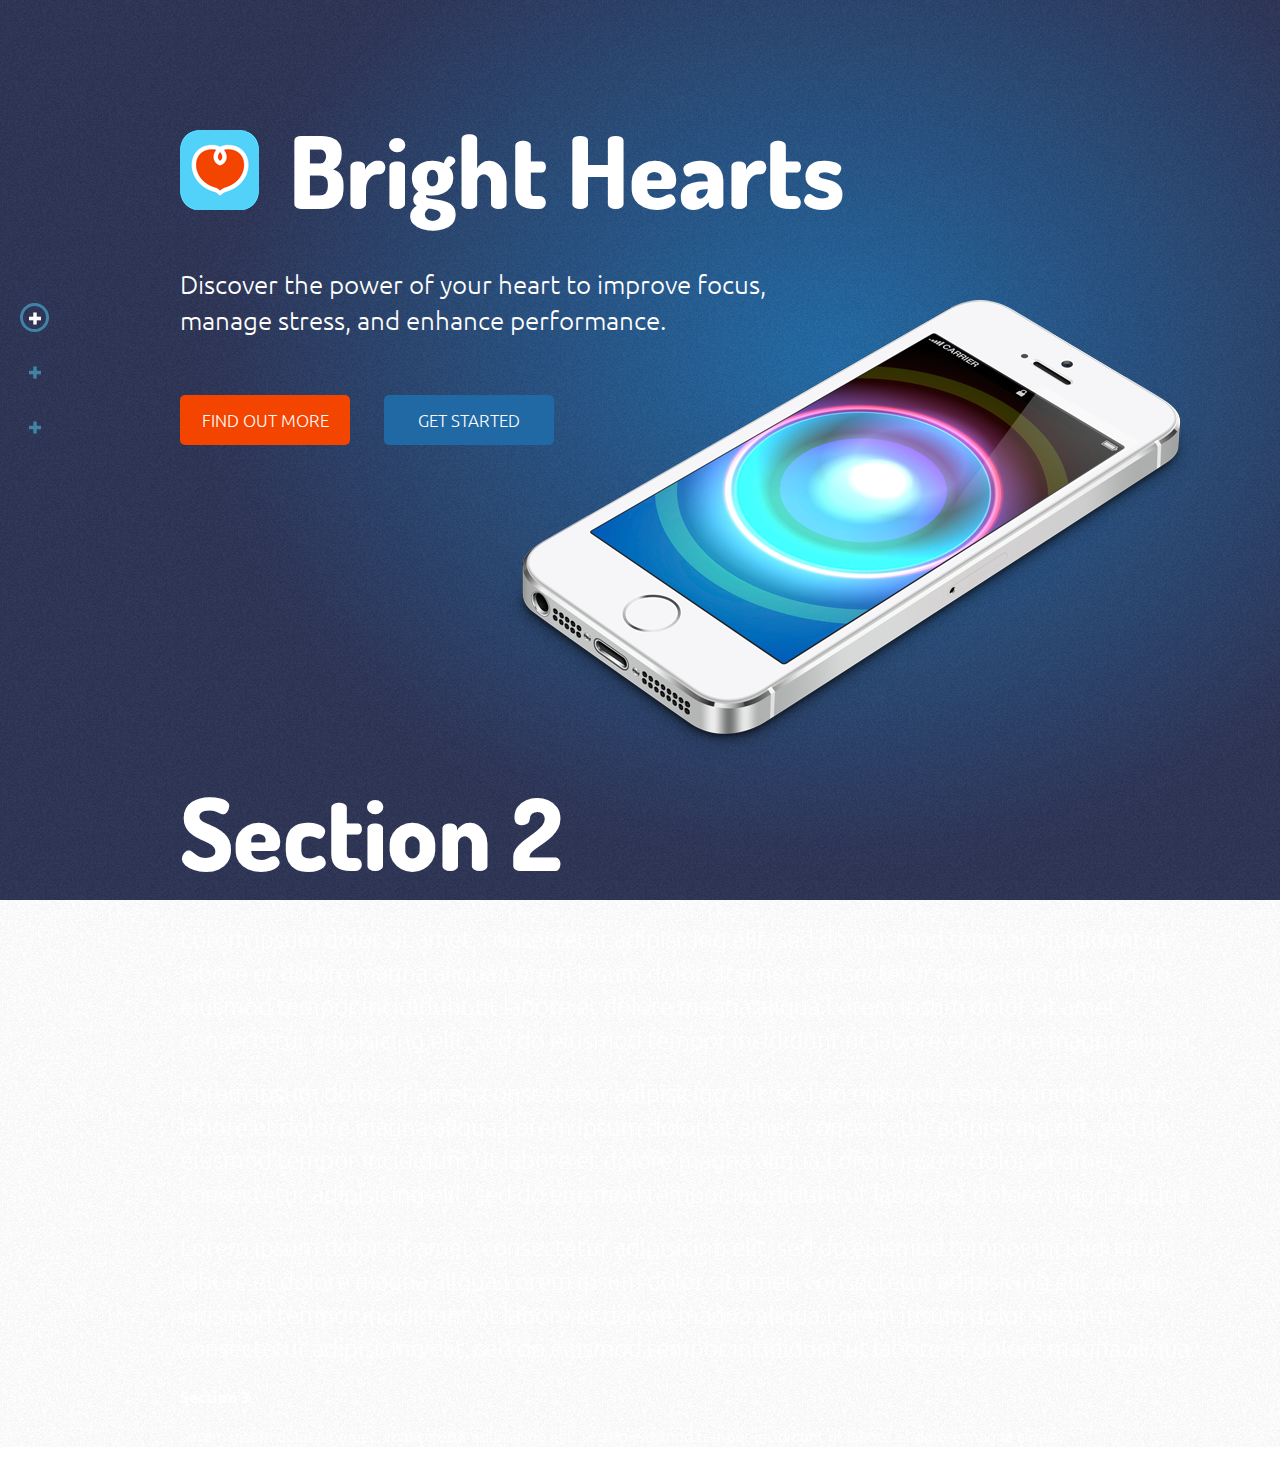
==== version-1.0/index.html @ a51073aa "Let's try this again" ====
<!doctype html>
<html lang="en">
	<head>
	    	<meta charset="utf-8">
	    	<meta name="description" content="BrightHearts: Measure and represent realtime changes in your heart-rate with colourful abstract shapes and sounds, that you influence with your breathing.">
	    	<meta name="keywords" content="BrightHearts, biofeedback, heart-rate, health, Sensorium, vizualisation">
	    	<meta name="viewport" content="width=device-width, initial-scale=1.0">
			<title>BrightHearts | Sensorium Health</title>
			<!-- external CSS link -->
			<link rel="stylesheet" href="css/reset.css">
			<link rel="stylesheet" href="css/normalize.css">
			<link rel="stylesheet" href="css/style.css">
			<link href='http://fonts.googleapis.com/css?family=Dosis:200,300,800|Ubuntu:300,400' rel='stylesheet' type='text/css'>
			<link rel="stylesheet" href="css/picto-foundry-arrows.css" />
			<link rel="stylesheet" href="css/picto-foundry-general.css" />
			<link rel="stylesheet" href="css/picto-foundry-medical-science.css" />
			<link rel="stylesheet" href="css/picto-foundry-multimedia.css" />
			<script src="js/jquery.js"></script>
			<script src="js/jquery.scrollTo.js"></script>
			<script src="js/jquery.nav.js"></script>
			<script src="js/main.js"></script>
	</head>



	<body>


		<ul id="nav">
			<li class="current"><a class="nav-item" href="#section-1"><i class="icon-medical-symbol-fill"></i><p class="nav-name">Section 1</p></a></li>
			<li><a class="nav-item" href="#section-2"><i class="icon-medical-symbol-fill"></i><p class="nav-name">Section 2</p></a></li>
			<li><a class="nav-item" href="#section-3"><i class="icon-medical-symbol-fill"></i><p class="nav-name">Section 3</p></a></li>
		</ul>



		<div class="texture">


			<div id="section-1" class="section full-width clearfix">
				<div id="home-copy" class="two-third-width">
					<img src="images/app-icon.png">
					<h1>Bright Hearts</h1>
					<h3>Discover the power of your heart to improve focus, manage stress, and enhance performance.</h3>
					<a href="#section-2" class="button red">Find out more</a>
					<a href="#section-6" class="button blue">Get started</a>
				</div>
				<div id="home-image" class="third-width">
					<img src="images/white-iPhone-app.png">
				</div>

			</div>

			<div id="section-2" class="section full-width">
				<h1>Section 2</h1>
				<h2>Lorem ipsum dolor sit amet, consectetur adipisicing elit, sed do eiusmod tempor incididunt ut labore et dolore magna aliqua.Lorem ipsum dolor sit amet, consectetur adipisicing elit, sed do eiusmod tempor incididunt ut labore et dolore magna aliqua.Lorem ipsum dolor sit amet, consectetur adipisicing elit, sed do eiusmod tempor incididunt ut labore et dolore magna aliqua.</h2>
				<h2>Lorem ipsum dolor sit amet, consectetur adipisicing elit, sed do eiusmod tempor incididunt ut labore et dolore magna aliqua.Lorem ipsum dolor sit amet, consectetur adipisicing elit, sed do eiusmod tempor incididunt ut labore et dolore magna aliqua.Lorem ipsum dolor sit amet, consectetur adipisicing elit, sed do eiusmod tempor incididunt ut labore et dolore magna aliqua.</h2>
				<h2>Lorem ipsum dolor sit amet, consectetur adipisicing elit, sed do eiusmod tempor incididunt ut labore et dolore magna aliqua.Lorem ipsum dolor sit amet, consectetur adipisicing elit, sed do eiusmod tempor incididunt ut labore et dolore magna aliqua.Lorem ipsum dolor sit amet, consectetur adipisicing elit, sed do eiusmod tempor incididunt ut labore et dolore magna aliqua.</h2>
			</div>

			<div id="section-3" class="section full-width">
			    <strong>Section 3</strong>
			    <p>Lorem ipsum dolor sit amet, consectetur adipisicing elit, sed do eiusmod tempor incididunt ut labore et dolore magna aliqua.</p>
			</div>

		</div>

	</body>
</html>
---- version-1.0/css/style.css ----
/*BOX SIZING*/

*, *:before, *:after {
	-moz-box-sizing: border-box; 
	-webkit-box-sizing: border-box; 
	box-sizing: border-box;

 }

/*-------------------ELEMENTS-------------------*/


/*GLOBAL*/


html {
/*    height: 100%;*/
}


body {
  	line-height: 1.4;
	font-family: 'Ubuntu', sans-serif;
	font-weight: 300;
	color: #fff;
	/* Safari 4-5, Chrome 1-9 */
	background: -webkit-gradient(radial, 70% 40%, 0, 70% 40%, 100, from(#2069A5), to(#2C3254));
	/* Safari 5.1+, Chrome 10+ */
	background: -webkit-radial-gradient(65% 40%, closest-corner, #2069A5, #2C3254);
	/* Firefox 3.6+ */
	background: -moz-radial-gradient(70% 40%, closest-corner, #2069A5, #2C3254);
	/* IE 10 */
	background: -ms-radial-gradient(70% 40%, closest-corner, #2069A5, #2C3254);
	margin: 0;
	background-attachment: fixed;
}





/*TEXT*/


p {

}

ul {
	padding-left: 20px;
}

a {
	text-decoration: none;
	color: #fff;
}

h1 {
	font-family: 'Dosis', sans-serif;
	font-size: 100px;
	font-weight: 800;
	margin: 0;
}

h2 {
	
}

h3 {
	font-size: 26px;
}

h4 {

}






/*FORM*/

form {

}

input, textarea {

}

input {

}

textarea {

}
















/*-------------------CLASSES-------------------*/


/*LAYOUT*/


.full-width {
	width: 1120px;
	margin: 0px auto;
}

.three-quarter-width {
	width: 765px;
	float: left;
}

.two-third-width {
	width: 680px;
	float: left;
}

.half-width {
	width: 510px;
	float: left;
}

.third-width {
	width: 340px;
	float: left;
}

.quarter-width {
	width: 255px;
	float: left;
}

.section {
	padding-left: 100px;
}




/*COLOUR*/


.white {
	background-color: #53D0F9;
}

.white-text {
	color: #53D0F9;
}



.grey {
	background-color: #777;
}

.grey-text {
	color: #777;
}



.red {
	background-color: #F44500;
}

.red-text {
	color: #F44500;
}



.light-blue {
	background-color: #FF6A4E;
}

.light-blue-text {
	color: #FF6A4E;
}



.blue {
	background-color: #2069A5;
}

.blue-text {
	color: #2069A5;
}



.dark-blue {
	background-color: #FF6A4E;
}

.dark-blue-text {
	color: #FF6A4E;
}







/*TOOLS*/


.clearfix:after { 
   content: " ";
   display: block; 
   height: 0; 
   clear: both;
}







/*UI*/


.texture {
	background-image: url(../images/noisy-texture.png);
	height: 100%;
	width: 100%;
}

.button {
	width: auto;
	min-width: 170px;
	height: 50px;
	display: inline-block;
	padding: 10px 20px;
	margin: 30px 30px 0 0;
  	font-size: 17px;
  	color: #fff;
  	border-radius: 5px;
  	text-transform: uppercase;
  	text-align: center;
  	line-height: 30px;
}

.border {
	border: solid 3px #fff;
	border-radius: 30px;
}





/*INTERACTION*/


a:hover , input[type="submit"]:hover, .nav-item:hover .nav-name, #nav .current i {
	-webkit-transition: box-shadow 0.4s ease-in-out, border 0.4 ease-in-out, background-color 0.4 ease-in-out, color 0.4 ease-in-out;
	-moz-transition: box-shadow 0.4s ease-in-out, border 0.4s ease-in-out, background-color 0.4s ease-in-out, color 0.4s ease-in-out;
    -ms-transition: box-shadow 0.4s ease-in-out, border 0.4s ease-in-out, background-color 0.4s ease-in-out, color 0.4s ease-in-out;
	transition: box-shadow 0.4s ease-in-out, border 0.4s ease-in-out, background-color 0.4s ease-in-out, color 0.4s ease-in-out;
}
















/*-------------------IDS-------------------*/


/*NAVIGATION*/


#nav {
	position: fixed;
	z-index: 9;
	top: 50%;
	margin-top: -160px;
}

.nav-name {
	display: inline-block;
	color: rgba(0,0,0,0);
	text-transform: uppercase;
	font-size: 16px;
	font-family: 'Dosis';
}

/*
#nav p:hover {
	background-color: blue;
	color: #fff;
}*/

.nav-item:hover .nav-name {
	color: rgba(83,210,249,0.5);
}

#nav i {
	border: solid 3px rgba(0,0,0,0);
	margin-right: 20px;
	width: 29px;
	height: 29px;
	display: inline-block;
	font-size: 12px;
	text-align: center;
	padding-top: 4px;
	border-radius: 50%;
	color: rgba(83,210,249,0.5);
}

#nav .current i {
	color: #fff;
	border: solid 3px rgba(83,210,249,0.5);
}




/*HOME*/

#home-copy {
	padding-top: 100px;
}

#home-copy img {
	float: left;
	margin: 30px 30px 0 0;
}

#home-image img {
	float: right;
	padding-top: 300px;
}




/*ABOUT*/







/*FEATURES*/







/*BRIGHT CHARTS*/








/*BENEFITS*/







/*GET STARTED*/

 





















/*-------------------RESPONSIVE-------------------*/


/* Global nav adjust*/

@media only screen and (max-width: 625px) {

	}


/* Tablet: 768px.*/

@media only screen and (max-width: 991px) {

}


/* Mobile wide: 465px.*/

@media only screen and (max-width: 767px) {

}


/* Mobile: 320px.*/

@media only screen and (max-width: 464px) {

}
---- version-1.0/css/picto-foundry-arrows.css ----
@font-face {
  font-family: "picto-foundry-arrows";
  src: url("../fonts/picto-foundry-arrows.eot");
  src: url("../fonts/picto-foundry-arrows.eot?#iefix") format("embedded-opentype"),
       url("../fonts/picto-foundry-arrows.woff") format("woff"),
       url("../fonts/picto-foundry-arrows.ttf") format("truetype"),
       url("../fonts/picto-foundry-arrows.svg#picto-foundry-arrows") format("svg");
  font-weight: normal;
  font-style: normal;
}

[data-icon]:before {
  font-family: "picto-foundry-arrows";
  content: attr(data-icon);
  speak: none;
  font-weight: normal;
  font-variant: normal;
  text-transform: none;
  line-height: 1;
  -webkit-font-smoothing: antialiased;
  -moz-osx-font-smoothing: grayscale;
}

.icon-angle-1:before,
.icon-angle-2:before,
.icon-angle-3:before,
.icon-angle-4:before,
.icon-arrow-bottom-left:before,
.icon-arrow-bottom-right:before,
.icon-arrow-down:before,
.icon-arrow-left:before,
.icon-arrow-right:before,
.icon-arrow-top-left:before,
.icon-arrow-top-right:before,
.icon-arrow-up:before,
.icon-chevron-down-thick:before,
.icon-chevron-down:before,
.icon-chevron-left-thick:before,
.icon-chevron-left:before,
.icon-chevron-right-thick:before,
.icon-chevron-right:before,
.icon-chevron-up-thick:before,
.icon-chevron-up:before,
.icon-circle-chevron-down:before,
.icon-circle-chevron-left:before,
.icon-circle-chevron-right:before,
.icon-circle-chevron-up:before,
.icon-collapse:before,
.icon-diagonal-1:before,
.icon-diagonal-2:before,
.icon-expand:before,
.icon-horizontal-orbit:before,
.icon-horizontal-switch:before,
.icon-loop:before,
.icon-refresh-1:before,
.icon-refresh-2:before,
.icon-refresh-3:before,
.icon-refresh-4:before,
.icon-refresh-5:before,
.icon-refresh-6:before,
.icon-refresh-7:before,
.icon-refresh-8:before,
.icon-refresh-9:before,
.icon-refresh-heart-fill:before,
.icon-refresh-heart:before,
.icon-refresh-location-fill:before,
.icon-refresh-location:before,
.icon-refresh-music:before,
.icon-refresh-star-fill:before,
.icon-refresh-star:before,
.icon-refresh-wifi:before,
.icon-reply-all-fill:before,
.icon-reply-all:before,
.icon-reply-fill:before,
.icon-reply:before,
.icon-right-left:before,
.icon-turn-back-down:before,
.icon-turn-back-left:before,
.icon-turn-back-right:before,
.icon-turn-back-up:before,
.icon-up-down:before,
.icon-vertical-orbit:before,
.icon-vertical-switch:before {
  font-family: "picto-foundry-arrows";
  font-style: normal;
  font-weight: normal;
  font-variant: normal;
  text-transform: none;
  line-height: 1;
  -webkit-font-smoothing: antialiased;
  display: inline-block;
  text-decoration: inherit;
}

.icon-angle-1:before { content: "\f100"; }
.icon-angle-2:before { content: "\f101"; }
.icon-angle-3:before { content: "\f102"; }
.icon-angle-4:before { content: "\f103"; }
.icon-arrow-bottom-left:before { content: "\f104"; }
.icon-arrow-bottom-right:before { content: "\f105"; }
.icon-arrow-down:before { content: "\f106"; }
.icon-arrow-left:before { content: "\f107"; }
.icon-arrow-right:before { content: "\f108"; }
.icon-arrow-top-left:before { content: "\f109"; }
.icon-arrow-top-right:before { content: "\f10a"; }
.icon-arrow-up:before { content: "\f10b"; }
.icon-chevron-down-thick:before { content: "\f10c"; }
.icon-chevron-down:before { content: "\f10d"; }
.icon-chevron-left-thick:before { content: "\f10e"; }
.icon-chevron-left:before { content: "\f10f"; }
.icon-chevron-right-thick:before { content: "\f110"; }
.icon-chevron-right:before { content: "\f111"; }
.icon-chevron-up-thick:before { content: "\f112"; }
.icon-chevron-up:before { content: "\f113"; }
.icon-circle-chevron-down:before { content: "\f114"; }
.icon-circle-chevron-left:before { content: "\f115"; }
.icon-circle-chevron-right:before { content: "\f116"; }
.icon-circle-chevron-up:before { content: "\f117"; }
.icon-collapse:before { content: "\f118"; }
.icon-diagonal-1:before { content: "\f119"; }
.icon-diagonal-2:before { content: "\f11a"; }
.icon-expand:before { content: "\f11b"; }
.icon-horizontal-orbit:before { content: "\f11c"; }
.icon-horizontal-switch:before { content: "\f11d"; }
.icon-loop:before { content: "\f11e"; }
.icon-refresh-1:before { content: "\f11f"; }
.icon-refresh-2:before { content: "\f120"; }
.icon-refresh-3:before { content: "\f121"; }
.icon-refresh-4:before { content: "\f122"; }
.icon-refresh-5:before { content: "\f123"; }
.icon-refresh-6:before { content: "\f124"; }
.icon-refresh-7:before { content: "\f125"; }
.icon-refresh-8:before { content: "\f126"; }
.icon-refresh-9:before { content: "\f127"; }
.icon-refresh-heart-fill:before { content: "\f128"; }
.icon-refresh-heart:before { content: "\f129"; }
.icon-refresh-location-fill:before { content: "\f12a"; }
.icon-refresh-location:before { content: "\f12b"; }
.icon-refresh-music:before { content: "\f12c"; }
.icon-refresh-star-fill:before { content: "\f12d"; }
.icon-refresh-star:before { content: "\f12e"; }
.icon-refresh-wifi:before { content: "\f12f"; }
.icon-reply-all-fill:before { content: "\f130"; }
.icon-reply-all:before { content: "\f131"; }
.icon-reply-fill:before { content: "\f132"; }
.icon-reply:before { content: "\f133"; }
.icon-right-left:before { content: "\f134"; }
.icon-turn-back-down:before { content: "\f135"; }
.icon-turn-back-left:before { content: "\f136"; }
.icon-turn-back-right:before { content: "\f137"; }
.icon-turn-back-up:before { content: "\f138"; }
.icon-up-down:before { content: "\f139"; }
.icon-vertical-orbit:before { content: "\f13a"; }
.icon-vertical-switch:before { content: "\f13b"; }
---- version-1.0/css/picto-foundry-general.css ----
@font-face {
  font-family: "picto-foundry-general";
  src: url("../fonts/picto-foundry-general.eot");
  src: url("../fonts/picto-foundry-general.eot?#iefix") format("embedded-opentype"),
       url("../fonts/picto-foundry-general.woff") format("woff"),
       url("../fonts/picto-foundry-general.ttf") format("truetype"),
       url("../fonts/picto-foundry-general.svg#picto-foundry-general") format("svg");
  font-weight: normal;
  font-style: normal;
}

[data-icon]:before {
  font-family: "picto-foundry-general";
  content: attr(data-icon);
  speak: none;
  font-weight: normal;
  font-variant: normal;
  text-transform: none;
  line-height: 1;
  -webkit-font-smoothing: antialiased;
  -moz-osx-font-smoothing: grayscale;
}

.icon-add-symbol:before,
.icon-address-book:before,
.icon-alert:before,
.icon-app-icon:before,
.icon-battery-full:before,
.icon-battery-low:before,
.icon-bell-fill:before,
.icon-bell:before,
.icon-bin:before,
.icon-bluetooth-thick:before,
.icon-bluetooth:before,
.icon-bookmark:before,
.icon-briefcase-1:before,
.icon-briefcase-2:before,
.icon-browser-check:before,
.icon-browser-heart:before,
.icon-browser-location:before,
.icon-browser-star:before,
.icon-browser:before,
.icon-building:before,
.icon-bulleted-list:before,
.icon-calendar-1:before,
.icon-calendar-2:before,
.icon-cancel:before,
.icon-categories:before,
.icon-checkmark-thick:before,
.icon-checkmark:before,
.icon-cigarette:before,
.icon-circle-delete:before,
.icon-cloud-download:before,
.icon-cloud-upload:before,
.icon-collage:before,
.icon-comment-1:before,
.icon-comment-2:before,
.icon-comment-add:before,
.icon-comment-fill-1:before,
.icon-comment-fill-2:before,
.icon-comment-heart-2:before,
.icon-comment-heart-fill:before,
.icon-comment-heart:before,
.icon-comment-star-fill:before,
.icon-comment-star:before,
.icon-comment-typing:before,
.icon-compose:before,
.icon-computer-mouse:before,
.icon-connection:before,
.icon-contrast:before,
.icon-copyright:before,
.icon-crop-tool:before,
.icon-cross-fill:before,
.icon-cross:before,
.icon-crossing:before,
.icon-crown:before,
.icon-delete-bin:before,
.icon-delete-symbol:before,
.icon-dial-pad:before,
.icon-document-add:before,
.icon-document-bar:before,
.icon-document-blank-fill:before,
.icon-document-blank:before,
.icon-document-check:before,
.icon-document-delete:before,
.icon-document-heart:before,
.icon-document-line:before,
.icon-document-open:before,
.icon-document-sub:before,
.icon-documents-bar:before,
.icon-documents-check:before,
.icon-documents-fill:before,
.icon-documents-heart:before,
.icon-documents-line:before,
.icon-documents:before,
.icon-download-1:before,
.icon-download-2:before,
.icon-download-all:before,
.icon-easel:before,
.icon-envelope-1:before,
.icon-envelope-2:before,
.icon-envelope-3:before,
.icon-envelope-fill-1:before,
.icon-factory:before,
.icon-file-box:before,
.icon-filing-cabinet:before,
.icon-flag-1:before,
.icon-flag-2:before,
.icon-floppy-disk:before,
.icon-folder-add:before,
.icon-folder-check:before,
.icon-folder-delete:before,
.icon-folder-fill:before,
.icon-folder-open:before,
.icon-folder-sub:before,
.icon-folder:before,
.icon-ghost:before,
.icon-graduation:before,
.icon-group:before,
.icon-hammer:before,
.icon-high-definition:before,
.icon-hour-glass:before,
.icon-identification:before,
.icon-inbox-1:before,
.icon-inbox-2:before,
.icon-inbox-3:before,
.icon-inbox-fill-1:before,
.icon-inbox-fill-2:before,
.icon-information:before,
.icon-link:before,
.icon-location-pin:before,
.icon-lock-fill:before,
.icon-lock:before,
.icon-manager:before,
.icon-minus-symbol:before,
.icon-mirror:before,
.icon-new-window:before,
.icon-newspaper:before,
.icon-note-pad:before,
.icon-outbox-fill:before,
.icon-outbox:before,
.icon-paint-brushes:before,
.icon-paint-palette:before,
.icon-paper-document-image:before,
.icon-paper-document:before,
.icon-paper-documents-image:before,
.icon-paper-documents:before,
.icon-paper-stack:before,
.icon-paperclip:before,
.icon-path-tool:before,
.icon-phone-fill:before,
.icon-phone:before,
.icon-plane-fill:before,
.icon-plane:before,
.icon-power-on:before,
.icon-presentation:before,
.icon-printer:before,
.icon-projector-screen-bar:before,
.icon-projector-screen-line:before,
.icon-projector-screen:before,
.icon-quotes:before,
.icon-rook:before,
.icon-ruler:before,
.icon-save:before,
.icon-scissors:before,
.icon-scope:before,
.icon-search-add:before,
.icon-search-sub:before,
.icon-search:before,
.icon-server:before,
.icon-settings-wheel-fill:before,
.icon-settings-wheel:before,
.icon-share:before,
.icon-shield:before,
.icon-signal:before,
.icon-sliders:before,
.icon-star-of-david:before,
.icon-task-check:before,
.icon-think-bubbles:before,
.icon-tic-tac-toe:before,
.icon-time-clock:before,
.icon-trash-can:before,
.icon-unlock-fill:before,
.icon-unlock:before,
.icon-upload:before,
.icon-usb:before,
.icon-user-1:before,
.icon-user-2:before,
.icon-venn-diagram:before,
.icon-view-more-fill:before,
.icon-view-more:before,
.icon-wifi-1:before,
.icon-wifi-2:before,
.icon-wrench-fill:before,
.icon-wrench:before {
  font-family: "picto-foundry-general";
  font-style: normal;
  font-weight: normal;
  font-variant: normal;
  text-transform: none;
  line-height: 1;
  -webkit-font-smoothing: antialiased;
  display: inline-block;
  text-decoration: inherit;
}

.icon-add-symbol:before { content: "\f100"; }
.icon-address-book:before { content: "\f101"; }
.icon-alert:before { content: "\f102"; }
.icon-app-icon:before { content: "\f103"; }
.icon-battery-full:before { content: "\f104"; }
.icon-battery-low:before { content: "\f105"; }
.icon-bell-fill:before { content: "\f106"; }
.icon-bell:before { content: "\f107"; }
.icon-bin:before { content: "\f108"; }
.icon-bluetooth-thick:before { content: "\f109"; }
.icon-bluetooth:before { content: "\f10a"; }
.icon-bookmark:before { content: "\f10b"; }
.icon-briefcase-1:before { content: "\f10c"; }
.icon-briefcase-2:before { content: "\f10d"; }
.icon-browser-check:before { content: "\f10e"; }
.icon-browser-heart:before { content: "\f10f"; }
.icon-browser-location:before { content: "\f110"; }
.icon-browser-star:before { content: "\f111"; }
.icon-browser:before { content: "\f112"; }
.icon-building:before { content: "\f113"; }
.icon-bulleted-list:before { content: "\f114"; }
.icon-calendar-1:before { content: "\f115"; }
.icon-calendar-2:before { content: "\f116"; }
.icon-cancel:before { content: "\f117"; }
.icon-categories:before { content: "\f118"; }
.icon-checkmark-thick:before { content: "\f119"; }
.icon-checkmark:before { content: "\f11a"; }
.icon-cigarette:before { content: "\f11b"; }
.icon-circle-delete:before { content: "\f11c"; }
.icon-cloud-download:before { content: "\f11d"; }
.icon-cloud-upload:before { content: "\f11e"; }
.icon-collage:before { content: "\f11f"; }
.icon-comment-1:before { content: "\f120"; }
.icon-comment-2:before { content: "\f121"; }
.icon-comment-add:before { content: "\f122"; }
.icon-comment-fill-1:before { content: "\f123"; }
.icon-comment-fill-2:before { content: "\f124"; }
.icon-comment-heart-2:before { content: "\f125"; }
.icon-comment-heart-fill:before { content: "\f126"; }
.icon-comment-heart:before { content: "\f127"; }
.icon-comment-star-fill:before { content: "\f128"; }
.icon-comment-star:before { content: "\f129"; }
.icon-comment-typing:before { content: "\f12a"; }
.icon-compose:before { content: "\f12b"; }
.icon-computer-mouse:before { content: "\f12c"; }
.icon-connection:before { content: "\f12d"; }
.icon-contrast:before { content: "\f12e"; }
.icon-copyright:before { content: "\f12f"; }
.icon-crop-tool:before { content: "\f130"; }
.icon-cross-fill:before { content: "\f131"; }
.icon-cross:before { content: "\f132"; }
.icon-crossing:before { content: "\f133"; }
.icon-crown:before { content: "\f134"; }
.icon-delete-bin:before { content: "\f135"; }
.icon-delete-symbol:before { content: "\f136"; }
.icon-dial-pad:before { content: "\f137"; }
.icon-document-add:before { content: "\f138"; }
.icon-document-bar:before { content: "\f139"; }
.icon-document-blank-fill:before { content: "\f13a"; }
.icon-document-blank:before { content: "\f13b"; }
.icon-document-check:before { content: "\f13c"; }
.icon-document-delete:before { content: "\f13d"; }
.icon-document-heart:before { content: "\f13e"; }
.icon-document-line:before { content: "\f13f"; }
.icon-document-open:before { content: "\f140"; }
.icon-document-sub:before { content: "\f141"; }
.icon-documents-bar:before { content: "\f142"; }
.icon-documents-check:before { content: "\f143"; }
.icon-documents-fill:before { content: "\f144"; }
.icon-documents-heart:before { content: "\f145"; }
.icon-documents-line:before { content: "\f146"; }
.icon-documents:before { content: "\f147"; }
.icon-download-1:before { content: "\f148"; }
.icon-download-2:before { content: "\f149"; }
.icon-download-all:before { content: "\f14a"; }
.icon-easel:before { content: "\f14b"; }
.icon-envelope-1:before { content: "\f14c"; }
.icon-envelope-2:before { content: "\f14d"; }
.icon-envelope-3:before { content: "\f14e"; }
.icon-envelope-fill-1:before { content: "\f14f"; }
.icon-factory:before { content: "\f150"; }
.icon-file-box:before { content: "\f151"; }
.icon-filing-cabinet:before { content: "\f152"; }
.icon-flag-1:before { content: "\f153"; }
.icon-flag-2:before { content: "\f154"; }
.icon-floppy-disk:before { content: "\f155"; }
.icon-folder-add:before { content: "\f156"; }
.icon-folder-check:before { content: "\f157"; }
.icon-folder-delete:before { content: "\f158"; }
.icon-folder-fill:before { content: "\f159"; }
.icon-folder-open:before { content: "\f15a"; }
.icon-folder-sub:before { content: "\f15b"; }
.icon-folder:before { content: "\f15c"; }
.icon-ghost:before { content: "\f15d"; }
.icon-graduation:before { content: "\f15e"; }
.icon-group:before { content: "\f15f"; }
.icon-hammer:before { content: "\f160"; }
.icon-high-definition:before { content: "\f161"; }
.icon-hour-glass:before { content: "\f162"; }
.icon-identification:before { content: "\f163"; }
.icon-inbox-1:before { content: "\f164"; }
.icon-inbox-2:before { content: "\f165"; }
.icon-inbox-3:before { content: "\f166"; }
.icon-inbox-fill-1:before { content: "\f167"; }
.icon-inbox-fill-2:before { content: "\f168"; }
.icon-information:before { content: "\f169"; }
.icon-link:before { content: "\f16a"; }
.icon-location-pin:before { content: "\f16b"; }
.icon-lock-fill:before { content: "\f16c"; }
.icon-lock:before { content: "\f16d"; }
.icon-manager:before { content: "\f16e"; }
.icon-minus-symbol:before { content: "\f16f"; }
.icon-mirror:before { content: "\f170"; }
.icon-new-window:before { content: "\f171"; }
.icon-newspaper:before { content: "\f172"; }
.icon-note-pad:before { content: "\f173"; }
.icon-outbox-fill:before { content: "\f174"; }
.icon-outbox:before { content: "\f175"; }
.icon-paint-brushes:before { content: "\f176"; }
.icon-paint-palette:before { content: "\f177"; }
.icon-paper-document-image:before { content: "\f178"; }
.icon-paper-document:before { content: "\f179"; }
.icon-paper-documents-image:before { content: "\f17a"; }
.icon-paper-documents:before { content: "\f17b"; }
.icon-paper-stack:before { content: "\f17c"; }
.icon-paperclip:before { content: "\f17d"; }
.icon-path-tool:before { content: "\f17e"; }
.icon-phone-fill:before { content: "\f17f"; }
.icon-phone:before { content: "\f180"; }
.icon-plane-fill:before { content: "\f181"; }
.icon-plane:before { content: "\f182"; }
.icon-power-on:before { content: "\f183"; }
.icon-presentation:before { content: "\f184"; }
.icon-printer:before { content: "\f185"; }
.icon-projector-screen-bar:before { content: "\f186"; }
.icon-projector-screen-line:before { content: "\f187"; }
.icon-projector-screen:before { content: "\f188"; }
.icon-quotes:before { content: "\f189"; }
.icon-rook:before { content: "\f18a"; }
.icon-ruler:before { content: "\f18b"; }
.icon-save:before { content: "\f18c"; }
.icon-scissors:before { content: "\f18d"; }
.icon-scope:before { content: "\f18e"; }
.icon-search-add:before { content: "\f18f"; }
.icon-search-sub:before { content: "\f190"; }
.icon-search:before { content: "\f191"; }
.icon-server:before { content: "\f192"; }
.icon-settings-wheel-fill:before { content: "\f193"; }
.icon-settings-wheel:before { content: "\f194"; }
.icon-share:before { content: "\f195"; }
.icon-shield:before { content: "\f196"; }
.icon-signal:before { content: "\f197"; }
.icon-sliders:before { content: "\f198"; }
.icon-star-of-david:before { content: "\f199"; }
.icon-task-check:before { content: "\f19a"; }
.icon-think-bubbles:before { content: "\f19b"; }
.icon-tic-tac-toe:before { content: "\f19c"; }
.icon-time-clock:before { content: "\f19d"; }
.icon-trash-can:before { content: "\f19e"; }
.icon-unlock-fill:before { content: "\f19f"; }
.icon-unlock:before { content: "\f1a0"; }
.icon-upload:before { content: "\f1a1"; }
.icon-usb:before { content: "\f1a2"; }
.icon-user-1:before { content: "\f1a3"; }
.icon-user-2:before { content: "\f1a4"; }
.icon-venn-diagram:before { content: "\f1a5"; }
.icon-view-more-fill:before { content: "\f1a6"; }
.icon-view-more:before { content: "\f1a7"; }
.icon-wifi-1:before { content: "\f1a8"; }
.icon-wifi-2:before { content: "\f1a9"; }
.icon-wrench-fill:before { content: "\f1aa"; }
.icon-wrench:before { content: "\f1ab"; }
---- version-1.0/css/picto-foundry-medical-science.css ----
@font-face {
  font-family: "picto-foundry-medical-science";
  src: url("../fonts/picto-foundry-medical-science.eot");
  src: url("../fonts/picto-foundry-medical-science.eot?#iefix") format("embedded-opentype"),
       url("../fonts/picto-foundry-medical-science.woff") format("woff"),
       url("../fonts/picto-foundry-medical-science.ttf") format("truetype"),
       url("../fonts/picto-foundry-medical-science.svg#picto-foundry-medical-science") format("svg");
  font-weight: normal;
  font-style: normal;
}

[data-icon]:before {
  font-family: "picto-foundry-medical-science";
  content: attr(data-icon);
  speak: none;
  font-weight: normal;
  font-variant: normal;
  text-transform: none;
  line-height: 1;
  -webkit-font-smoothing: antialiased;
  -moz-osx-font-smoothing: grayscale;
}

.icon-alien:before,
.icon-ambulance:before,
.icon-atom-1:before,
.icon-atom-2:before,
.icon-bandage:before,
.icon-big-bang:before,
.icon-biological:before,
.icon-blood-sample:before,
.icon-cell:before,
.icon-clipboard:before,
.icon-crutches:before,
.icon-dna:before,
.icon-eye-dropper:before,
.icon-female:before,
.icon-first-aid:before,
.icon-galaxy:before,
.icon-handicap:before,
.icon-heart-beat:before,
.icon-heart-fill:before,
.icon-heart-monitor:before,
.icon-heart:before,
.icon-hospital-bed:before,
.icon-hospital:before,
.icon-lab-beaker:before,
.icon-magnet:before,
.icon-male:before,
.icon-medical-alert-fill:before,
.icon-medical-alert:before,
.icon-medical-symbol-fill:before,
.icon-medical-symbol:before,
.icon-medicine:before,
.icon-microscope:before,
.icon-molecule-1:before,
.icon-molecule-2:before,
.icon-no-smoking:before,
.icon-nuclear:before,
.icon-perscription:before,
.icon-pill:before,
.icon-planet:before,
.icon-reflex-hammer:before,
.icon-rocket:before,
.icon-satellite-1:before,
.icon-satellite-2:before,
.icon-satellite-3:before,
.icon-shooting-star-fill:before,
.icon-shooting-star:before,
.icon-skull-bones:before,
.icon-space-helmet:before,
.icon-space-shuttle:before,
.icon-star-fill:before,
.icon-star:before,
.icon-stethoscope:before,
.icon-syringe:before,
.icon-ufo:before {
  font-family: "picto-foundry-medical-science";
  font-style: normal;
  font-weight: normal;
  font-variant: normal;
  text-transform: none;
  line-height: 1;
  -webkit-font-smoothing: antialiased;
  display: inline-block;
  text-decoration: inherit;
}

.icon-alien:before { content: "\f100"; }
.icon-ambulance:before { content: "\f101"; }
.icon-atom-1:before { content: "\f102"; }
.icon-atom-2:before { content: "\f103"; }
.icon-bandage:before { content: "\f104"; }
.icon-big-bang:before { content: "\f105"; }
.icon-biological:before { content: "\f106"; }
.icon-blood-sample:before { content: "\f107"; }
.icon-cell:before { content: "\f108"; }
.icon-clipboard:before { content: "\f109"; }
.icon-crutches:before { content: "\f10a"; }
.icon-dna:before { content: "\f10b"; }
.icon-eye-dropper:before { content: "\f10c"; }
.icon-female:before { content: "\f10d"; }
.icon-first-aid:before { content: "\f10e"; }
.icon-galaxy:before { content: "\f10f"; }
.icon-handicap:before { content: "\f110"; }
.icon-heart-beat:before { content: "\f111"; }
.icon-heart-fill:before { content: "\f112"; }
.icon-heart-monitor:before { content: "\f113"; }
.icon-heart:before { content: "\f114"; }
.icon-hospital-bed:before { content: "\f115"; }
.icon-hospital:before { content: "\f116"; }
.icon-lab-beaker:before { content: "\f117"; }
.icon-magnet:before { content: "\f118"; }
.icon-male:before { content: "\f119"; }
.icon-medical-alert-fill:before { content: "\f11a"; }
.icon-medical-alert:before { content: "\f11b"; }
.icon-medical-symbol-fill:before { content: "\f11c"; }
.icon-medical-symbol:before { content: "\f11d"; }
.icon-medicine:before { content: "\f11e"; }
.icon-microscope:before { content: "\f11f"; }
.icon-molecule-1:before { content: "\f120"; }
.icon-molecule-2:before { content: "\f121"; }
.icon-no-smoking:before { content: "\f122"; }
.icon-nuclear:before { content: "\f123"; }
.icon-perscription:before { content: "\f124"; }
.icon-pill:before { content: "\f125"; }
.icon-planet:before { content: "\f126"; }
.icon-reflex-hammer:before { content: "\f127"; }
.icon-rocket:before { content: "\f128"; }
.icon-satellite-1:before { content: "\f129"; }
.icon-satellite-2:before { content: "\f12a"; }
.icon-satellite-3:before { content: "\f12b"; }
.icon-shooting-star-fill:before { content: "\f12c"; }
.icon-shooting-star:before { content: "\f12d"; }
.icon-skull-bones:before { content: "\f12e"; }
.icon-space-helmet:before { content: "\f12f"; }
.icon-space-shuttle:before { content: "\f130"; }
.icon-star-fill:before { content: "\f131"; }
.icon-star:before { content: "\f132"; }
.icon-stethoscope:before { content: "\f133"; }
.icon-syringe:before { content: "\f134"; }
.icon-ufo:before { content: "\f135"; }
---- version-1.0/css/picto-foundry-multimedia.css ----
@font-face {
  font-family: "picto-foundry-multimedia";
  src: url("../fonts/picto-foundry-multimedia.eot");
  src: url("../fonts/picto-foundry-multimedia.eot?#iefix") format("embedded-opentype"),
       url("../fonts/picto-foundry-multimedia.woff") format("woff"),
       url("../fonts/picto-foundry-multimedia.ttf") format("truetype"),
       url("../fonts/picto-foundry-multimedia.svg#picto-foundry-multimedia") format("svg");
  font-weight: normal;
  font-style: normal;
}

[data-icon]:before {
  font-family: "picto-foundry-multimedia";
  content: attr(data-icon);
  speak: none;
  font-weight: normal;
  font-variant: normal;
  text-transform: none;
  line-height: 1;
  -webkit-font-smoothing: antialiased;
  -moz-osx-font-smoothing: grayscale;
}

.icon-albums:before,
.icon-bass-cleff:before,
.icon-beat-machine:before,
.icon-clapper-board:before,
.icon-compact-disc:before,
.icon-desktop-heart:before,
.icon-desktop-location:before,
.icon-desktop-play:before,
.icon-desktop-star:before,
.icon-desktop:before,
.icon-download-photo:before,
.icon-drum:before,
.icon-eye-cry:before,
.icon-fast-forward-fill:before,
.icon-fast-forward:before,
.icon-film-roll:before,
.icon-film-strip:before,
.icon-flip-camera-fill:before,
.icon-flip-camera:before,
.icon-game-controller:before,
.icon-guitar:before,
.icon-headphones:before,
.icon-headset:before,
.icon-industry:before,
.icon-laptop:before,
.icon-media:before,
.icon-microphone:before,
.icon-midi-fill:before,
.icon-midi:before,
.icon-mixer:before,
.icon-movie-camera-fill:before,
.icon-movie-camera:before,
.icon-music-cloud:before,
.icon-music-heart:before,
.icon-music-list:before,
.icon-music-note-1:before,
.icon-music-note-2:before,
.icon-music-note-fill-1:before,
.icon-music-note-fill-2:before,
.icon-music-player:before,
.icon-music-star:before,
.icon-pause-fill:before,
.icon-pause:before,
.icon-photo-camera-fill:before,
.icon-photo-camera:before,
.icon-piano-keys:before,
.icon-picture:before,
.icon-play-fill:before,
.icon-play:before,
.icon-radio:before,
.icon-record-player:before,
.icon-rewind-fill:before,
.icon-rewind:before,
.icon-skip-back-fill:before,
.icon-skip-back:before,
.icon-skip-forward-fill:before,
.icon-skip-forward:before,
.icon-small-camara:before,
.icon-smart-phone:before,
.icon-speaker:before,
.icon-stop-fill:before,
.icon-stop:before,
.icon-tablet:before,
.icon-tape:before,
.icon-ticket:before,
.icon-treble-cleff:before,
.icon-tv-heart:before,
.icon-tv-location:before,
.icon-tv-play:before,
.icon-tv-star:before,
.icon-tv:before,
.icon-upload-photo:before,
.icon-vinyl-record:before,
.icon-visual-eye-fill:before,
.icon-visual-eye:before,
.icon-volume-1:before,
.icon-volume-2:before,
.icon-volume-3:before,
.icon-volume-4:before,
.icon-volume-levels:before,
.icon-volume-off:before {
  font-family: "picto-foundry-multimedia";
  font-style: normal;
  font-weight: normal;
  font-variant: normal;
  text-transform: none;
  line-height: 1;
  -webkit-font-smoothing: antialiased;
  display: inline-block;
  text-decoration: inherit;
}

.icon-albums:before { content: "\f100"; }
.icon-bass-cleff:before { content: "\f101"; }
.icon-beat-machine:before { content: "\f102"; }
.icon-clapper-board:before { content: "\f103"; }
.icon-compact-disc:before { content: "\f104"; }
.icon-desktop-heart:before { content: "\f105"; }
.icon-desktop-location:before { content: "\f106"; }
.icon-desktop-play:before { content: "\f107"; }
.icon-desktop-star:before { content: "\f108"; }
.icon-desktop:before { content: "\f109"; }
.icon-download-photo:before { content: "\f10a"; }
.icon-drum:before { content: "\f10b"; }
.icon-eye-cry:before { content: "\f10c"; }
.icon-fast-forward-fill:before { content: "\f10d"; }
.icon-fast-forward:before { content: "\f10e"; }
.icon-film-roll:before { content: "\f10f"; }
.icon-film-strip:before { content: "\f110"; }
.icon-flip-camera-fill:before { content: "\f111"; }
.icon-flip-camera:before { content: "\f112"; }
.icon-game-controller:before { content: "\f113"; }
.icon-guitar:before { content: "\f114"; }
.icon-headphones:before { content: "\f115"; }
.icon-headset:before { content: "\f116"; }
.icon-industry:before { content: "\f117"; }
.icon-laptop:before { content: "\f118"; }
.icon-media:before { content: "\f119"; }
.icon-microphone:before { content: "\f11a"; }
.icon-midi-fill:before { content: "\f11b"; }
.icon-midi:before { content: "\f11c"; }
.icon-mixer:before { content: "\f11d"; }
.icon-movie-camera-fill:before { content: "\f11e"; }
.icon-movie-camera:before { content: "\f11f"; }
.icon-music-cloud:before { content: "\f120"; }
.icon-music-heart:before { content: "\f121"; }
.icon-music-list:before { content: "\f122"; }
.icon-music-note-1:before { content: "\f123"; }
.icon-music-note-2:before { content: "\f124"; }
.icon-music-note-fill-1:before { content: "\f125"; }
.icon-music-note-fill-2:before { content: "\f126"; }
.icon-music-player:before { content: "\f127"; }
.icon-music-star:before { content: "\f128"; }
.icon-pause-fill:before { content: "\f129"; }
.icon-pause:before { content: "\f12a"; }
.icon-photo-camera-fill:before { content: "\f12b"; }
.icon-photo-camera:before { content: "\f12c"; }
.icon-piano-keys:before { content: "\f12d"; }
.icon-picture:before { content: "\f12e"; }
.icon-play-fill:before { content: "\f12f"; }
.icon-play:before { content: "\f130"; }
.icon-radio:before { content: "\f131"; }
.icon-record-player:before { content: "\f132"; }
.icon-rewind-fill:before { content: "\f133"; }
.icon-rewind:before { content: "\f134"; }
.icon-skip-back-fill:before { content: "\f135"; }
.icon-skip-back:before { content: "\f136"; }
.icon-skip-forward-fill:before { content: "\f137"; }
.icon-skip-forward:before { content: "\f138"; }
.icon-small-camara:before { content: "\f139"; }
.icon-smart-phone:before { content: "\f13a"; }
.icon-speaker:before { content: "\f13b"; }
.icon-stop-fill:before { content: "\f13c"; }
.icon-stop:before { content: "\f13d"; }
.icon-tablet:before { content: "\f13e"; }
.icon-tape:before { content: "\f13f"; }
.icon-ticket:before { content: "\f140"; }
.icon-treble-cleff:before { content: "\f141"; }
.icon-tv-heart:before { content: "\f142"; }
.icon-tv-location:before { content: "\f143"; }
.icon-tv-play:before { content: "\f144"; }
.icon-tv-star:before { content: "\f145"; }
.icon-tv:before { content: "\f146"; }
.icon-upload-photo:before { content: "\f147"; }
.icon-vinyl-record:before { content: "\f148"; }
.icon-visual-eye-fill:before { content: "\f149"; }
.icon-visual-eye:before { content: "\f14a"; }
.icon-volume-1:before { content: "\f14b"; }
.icon-volume-2:before { content: "\f14c"; }
.icon-volume-3:before { content: "\f14d"; }
.icon-volume-4:before { content: "\f14e"; }
.icon-volume-levels:before { content: "\f14f"; }
.icon-volume-off:before { content: "\f150"; }
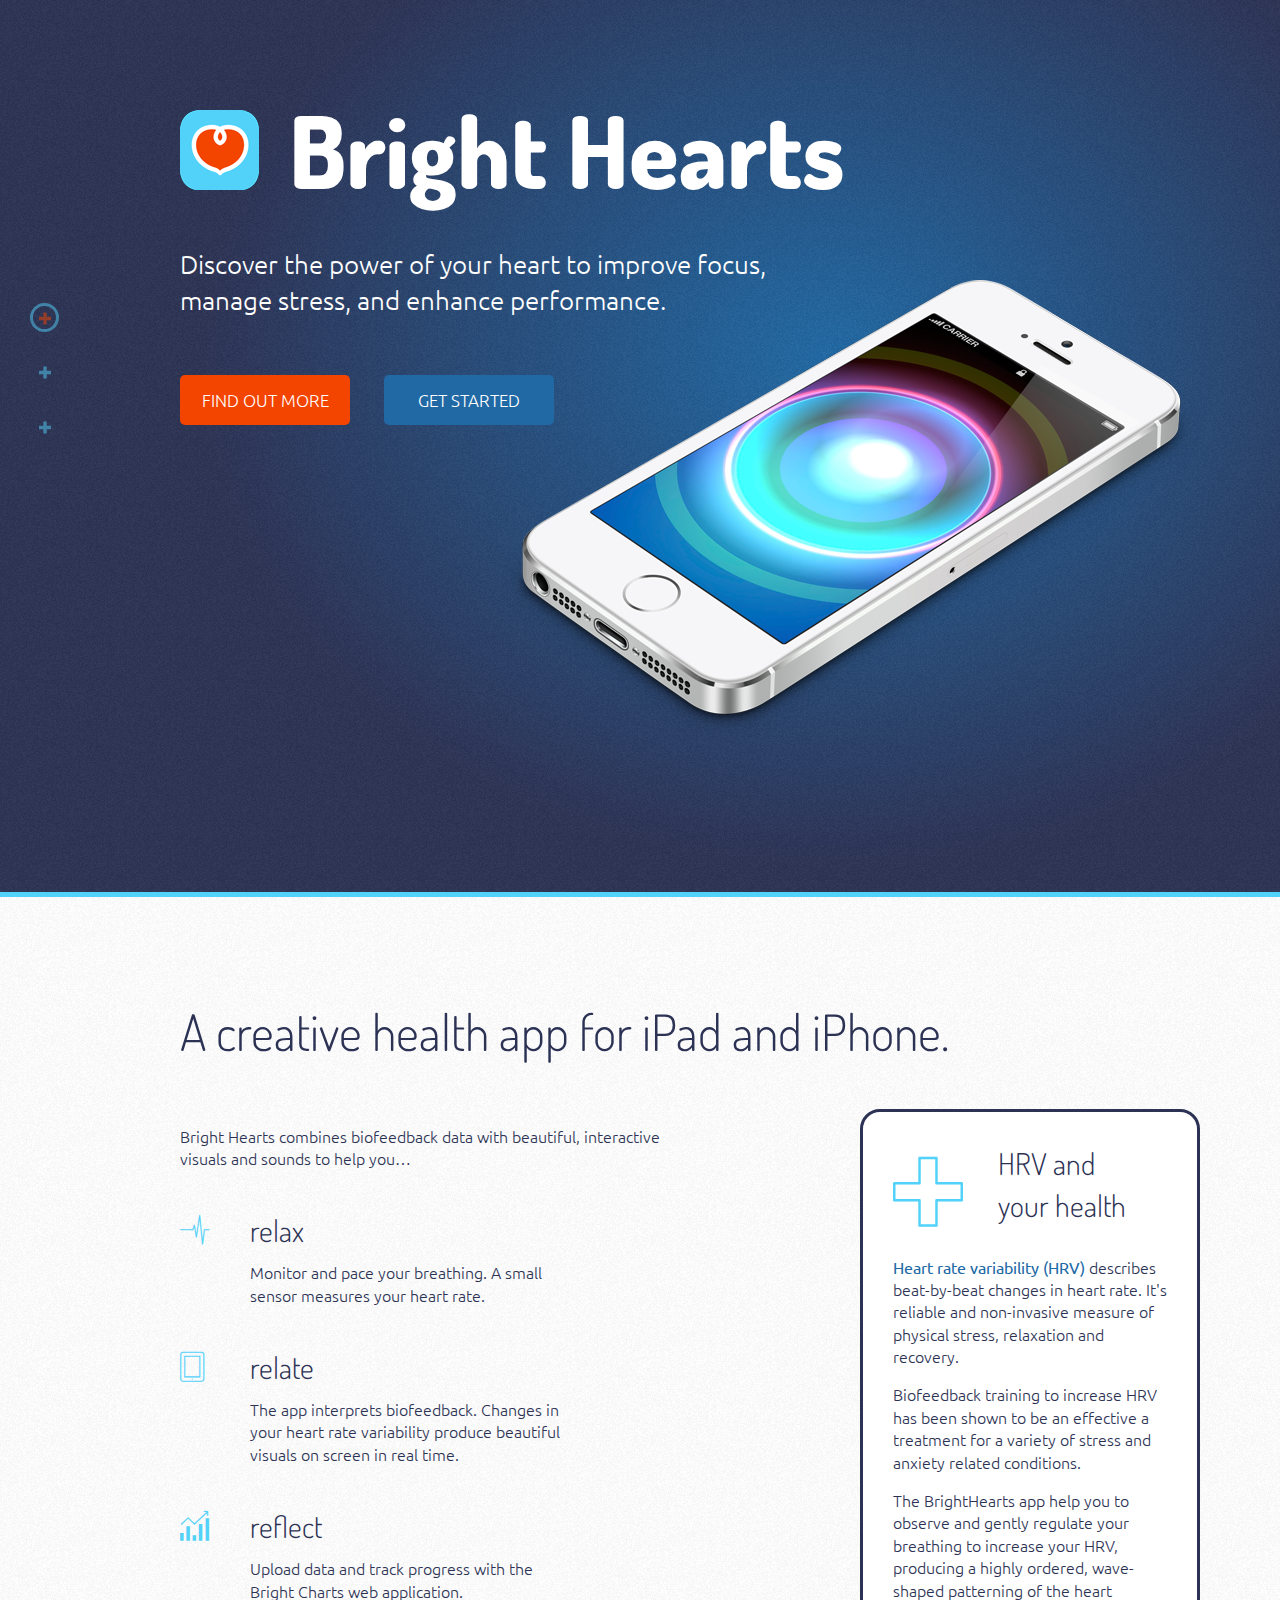
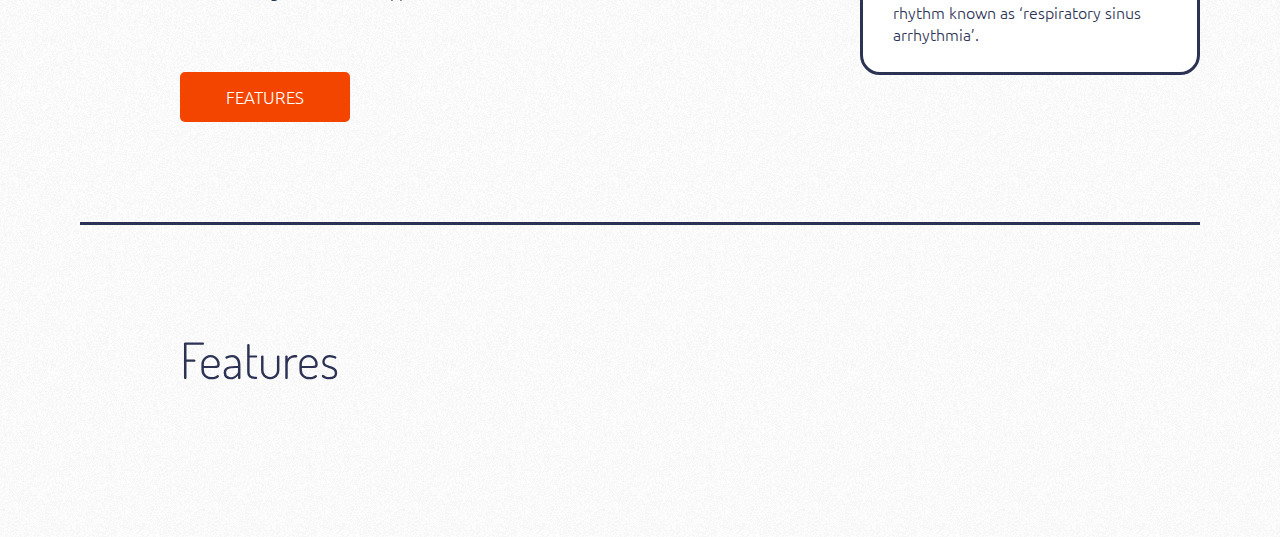
==== commit ec2a8d2b: "New section, smoothscroll solved" ====
--- a/version-1.0/index.html
+++ b/version-1.0/index.html
@@ -15,6 +15,8 @@
 			<link rel="stylesheet" href="css/picto-foundry-general.css" />
 			<link rel="stylesheet" href="css/picto-foundry-medical-science.css" />
 			<link rel="stylesheet" href="css/picto-foundry-multimedia.css" />
+			<link rel="stylesheet" href="css/picto-foundry-shopping-finance.css" />
+
 			<script src="js/jquery.js"></script>
 			<script src="js/jquery.scrollTo.js"></script>
 			<script src="js/jquery.nav.js"></script>
@@ -27,9 +29,15 @@
 
 
 		<ul id="nav">
-			<li class="current"><a class="nav-item" href="#section-1"><i class="icon-medical-symbol-fill"></i><p class="nav-name">Section 1</p></a></li>
-			<li><a class="nav-item" href="#section-2"><i class="icon-medical-symbol-fill"></i><p class="nav-name">Section 2</p></a></li>
-			<li><a class="nav-item" href="#section-3"><i class="icon-medical-symbol-fill"></i><p class="nav-name">Section 3</p></a></li>
+			<li class="current">
+				<a class="nav-item" href="#section-1"><i class="icon-medical-symbol-fill"></i><p class="nav-name">Home</p></a>
+			</li>
+			<li>
+				<a class="nav-item" href="#section-2"><i class="icon-medical-symbol-fill"></i><p class="nav-name">About</p></a>
+			</li>
+			<li>
+				<a class="nav-item" href="#section-3"><i class="icon-medical-symbol-fill"></i><p class="nav-name">Features</p></a>
+			</li>
 		</ul>
 
 
@@ -50,17 +58,45 @@
 				</div>
 
 			</div>
+			<div id="section-2" class="white texture dark-blue-text">
+				<div class="section full-width clearfix">
+					<h2>A creative health app for iPad and iPhone.</h2>
 
-			<div id="section-2" class="section full-width">
-				<h1>Section 2</h1>
-				<h2>Lorem ipsum dolor sit amet, consectetur adipisicing elit, sed do eiusmod tempor incididunt ut labore et dolore magna aliqua.Lorem ipsum dolor sit amet, consectetur adipisicing elit, sed do eiusmod tempor incididunt ut labore et dolore magna aliqua.Lorem ipsum dolor sit amet, consectetur adipisicing elit, sed do eiusmod tempor incididunt ut labore et dolore magna aliqua.</h2>
-				<h2>Lorem ipsum dolor sit amet, consectetur adipisicing elit, sed do eiusmod tempor incididunt ut labore et dolore magna aliqua.Lorem ipsum dolor sit amet, consectetur adipisicing elit, sed do eiusmod tempor incididunt ut labore et dolore magna aliqua.Lorem ipsum dolor sit amet, consectetur adipisicing elit, sed do eiusmod tempor incididunt ut labore et dolore magna aliqua.</h2>
-				<h2>Lorem ipsum dolor sit amet, consectetur adipisicing elit, sed do eiusmod tempor incididunt ut labore et dolore magna aliqua.Lorem ipsum dolor sit amet, consectetur adipisicing elit, sed do eiusmod tempor incididunt ut labore et dolore magna aliqua.Lorem ipsum dolor sit amet, consectetur adipisicing elit, sed do eiusmod tempor incididunt ut labore et dolore magna aliqua.</h2>
+
+					<div id="about-text" class="half-width">
+						
+						<p>Bright Hearts combines biofeedback data with beautiful, interactive visuals and sounds to help you…</p>
+						<div id="about-list">
+							<p><i class="icon-heart-beat"></i><h4>relax</h4>Monitor and pace your breathing.  A small sensor measures your heart rate.</p>
+							<p><i class="icon-tablet"></i><h4>relate</h4>The app interprets biofeedback. Changes in your heart rate variability produce beautiful visuals on screen in real time.</p>
+							<p><i class="icon-graph-up-1"></i><h4>reflect</h4>Upload data and track progress with the Bright Charts web application.</p>
+						</div>
+						<a href="#section-3" class="button red">Features</a>
+					</div>
+
+					<div id="fact-box" class="third-width white dark-blue-border">
+
+						<h4><i class="icon-medical-symbol"></i>HRV and <br/>your health</h4>
+						<p><a href="http://en.wikipedia.org/wiki/Heart_rate_variability" class="blue-text" target="_blank">Heart rate variability (HRV)</a> describes beat-by-beat changes in heart rate. It's reliable and non-invasive measure of physical stress, relaxation and recovery.</p>
+
+						<p>Biofeedback training to increase HRV has been shown to be an effective a treatment for a variety of stress and anxiety related conditions.</p>
+
+						<p>The BrightHearts app help you to observe and gently regulate your breathing to increase your HRV, producing a highly ordered, wave-shaped patterning of the heart rhythm known as ‘respiratory sinus arrhythmia’.</p>
+					</div>
+
+				</div>
 			</div>
+			<div id="section-3" class="white texture dark-blue-text">
+			    <div id="features-text" class="section full-width clearfix">
+			    	<h2>Features</h2>
 
-			<div id="section-3" class="section full-width">
-			    <strong>Section 3</strong>
-			    <p>Lorem ipsum dolor sit amet, consectetur adipisicing elit, sed do eiusmod tempor incididunt ut labore et dolore magna aliqua.</p>
+				    
+				    </div>
+
+
+			    	
+
+			    </div>
 			</div>
 
 		</div>
--- a/version-1.0/css/style.css
+++ b/version-1.0/css/style.css
@@ -1,6 +1,8 @@
 /*BOX SIZING*/
 
 *, *:before, *:after {
+	margin: 0;
+	padding: 0;
 	-moz-box-sizing: border-box; 
 	-webkit-box-sizing: border-box; 
 	box-sizing: border-box;
@@ -43,16 +45,15 @@
 
 
 p {
-
+/*	font-size: 16px;*/
 }
 
 ul {
-	padding-left: 20px;
+	padding-left: 30px;
 }
 
 a {
 	text-decoration: none;
-	color: #fff;
 }
 
 h1 {
@@ -63,7 +64,9 @@
 }
 
 h2 {
-	
+	font-family: 'Dosis', sans-serif;
+	font-size: 50px;
+	margin-top: 20px;
 }
 
 h3 {
@@ -71,7 +74,9 @@
 }
 
 h4 {
-
+	font-size: 30px;
+	font-family: 'Dosis', sans-serif;
+	margin: 30px 0;
 }
 
 
@@ -159,11 +164,11 @@
 
 
 .white {
-	background-color: #53D0F9;
+	background-color: #fff;
 }
 
 .white-text {
-	color: #53D0F9;
+	color: #fff;
 }
 
 
@@ -189,11 +194,11 @@
 
 
 .light-blue {
-	background-color: #FF6A4E;
+	background-color: #53D2F9;
 }
 
 .light-blue-text {
-	color: #FF6A4E;
+	color: #53D2F9;
 }
 
 
@@ -209,11 +214,16 @@
 
 
 .dark-blue {
-	background-color: #FF6A4E;
+	background-color: #2C3254;
 }
 
 .dark-blue-text {
-	color: #FF6A4E;
+	color: #2C3254;
+}
+
+.dark-blue-border {
+	border: solid 3px #2C3254;
+	border-radius: 20px;
 }
 
 
@@ -264,9 +274,13 @@
 
 .border {
 	border: solid 3px #fff;
-	border-radius: 30px;
-}
-
+	border-radius: 20px;
+}
+
+.section {
+	padding-top: 80px;
+	padding-bottom: 100px;
+}
 
 
 
@@ -316,12 +330,6 @@
 	font-size: 16px;
 	font-family: 'Dosis';
 }
-
-/*
-#nav p:hover {
-	background-color: blue;
-	color: #fff;
-}*/
 
 .nav-item:hover .nav-name {
 	color: rgba(83,210,249,0.5);
@@ -341,7 +349,7 @@
 }
 
 #nav .current i {
-	color: #fff;
+	color: rgba(244,69,0,0.5);
 	border: solid 3px rgba(83,210,249,0.5);
 }
 
@@ -350,8 +358,8 @@
 
 /*HOME*/
 
-#home-copy {
-	padding-top: 100px;
+#section-1 {
+	padding-bottom: 150px;
 }
 
 #home-copy img {
@@ -361,7 +369,7 @@
 
 #home-image img {
 	float: right;
-	padding-top: 300px;
+	padding-top: 200px;
 }
 
 
@@ -369,14 +377,68 @@
 
 /*ABOUT*/
 
-
-
-
-
+#section-2 {
+	border-top: solid 5px #53D2F9;
+}
+
+#about-text {
+	float: left;
+}
+
+#about-text p {
+	margin-bottom: 40px;
+}
+
+#about-text i {
+	margin-right: 40px;
+	display: inline-block;
+	float: left;
+	color: #53D2F9;
+	height: 100px;
+	font-size: 30px;
+	width: 30px;
+}
+
+#about-text h4 {
+	margin-bottom: 10px;
+	margin-top: 10px;
+}
+
+#about-list {
+	width: 400px;
+}
+
+#fact-box {
+	padding: 0 30px 10px;
+	float: right;
+}
+
+#fact-box i {
+	margin-right: 35px;
+	font-size: 70px;
+	display: block;
+	float: left;
+	color: #53D2F9;
+}
+
+#fact-box a {
+	color: #2069A5;
+	font-weight: 400;
+}
+
+#fact-box a:hover {
+	color: #53D2F9;
+}
 
 
 /*FEATURES*/
 
+#features-text {
+	border-top: solid 3px #2C3254;
+}
+
+
+
 
 
 
--- a/version-1.0/css/picto-foundry-shopping-finance.css
+++ b/version-1.0/css/picto-foundry-shopping-finance.css
@@ -0,0 +1,142 @@
+@font-face {
+  font-family: "picto-foundry-shopping-finance";
+  src: url("../fonts/picto-foundry-shopping-finance.eot");
+  src: url("../fonts/picto-foundry-shopping-finance.eot?#iefix") format("embedded-opentype"),
+       url("../fonts/picto-foundry-shopping-finance.woff") format("woff"),
+       url("../fonts/picto-foundry-shopping-finance.ttf") format("truetype"),
+       url("../fonts/picto-foundry-shopping-finance.svg#picto-foundry-shopping-finance") format("svg");
+  font-weight: normal;
+  font-style: normal;
+}
+
+[data-icon]:before {
+  font-family: "picto-foundry-shopping-finance";
+  content: attr(data-icon);
+  speak: none;
+  font-weight: normal;
+  font-variant: normal;
+  text-transform: none;
+  line-height: 1;
+  -webkit-font-smoothing: antialiased;
+  -moz-osx-font-smoothing: grayscale;
+}
+
+.icon-add-to-cart:before,
+.icon-bank:before,
+.icon-barcode:before,
+.icon-calculator:before,
+.icon-cash-bag:before,
+.icon-cash-bands:before,
+.icon-cash-dispenser:before,
+.icon-cash-money:before,
+.icon-cash-register:before,
+.icon-cash-stack:before,
+.icon-cash:before,
+.icon-check:before,
+.icon-checkout:before,
+.icon-cogs:before,
+.icon-coins:before,
+.icon-credit-card-back:before,
+.icon-credit-card-front:before,
+.icon-diamond:before,
+.icon-dollar:before,
+.icon-euro:before,
+.icon-gift:before,
+.icon-graph-down-1:before,
+.icon-graph-down-2:before,
+.icon-graph-up-1:before,
+.icon-graph-up-2:before,
+.icon-money:before,
+.icon-open-sign:before,
+.icon-percent:before,
+.icon-pie-graph:before,
+.icon-pound:before,
+.icon-reciept-1:before,
+.icon-reciept-2:before,
+.icon-reconciled:before,
+.icon-safe:before,
+.icon-scale-1:before,
+.icon-scale-2:before,
+.icon-shippment:before,
+.icon-shopping-bag-add:before,
+.icon-shopping-bag-empty:before,
+.icon-shopping-bag-fill:before,
+.icon-shopping-bag-open:before,
+.icon-shopping-bag-sub:before,
+.icon-shopping-bag:before,
+.icon-shopping-basket:before,
+.icon-shopping-cart:before,
+.icon-stocks-down:before,
+.icon-stocks-up:before,
+.icon-store-front:before,
+.icon-tag-1:before,
+.icon-tag-2:before,
+.icon-tag-3:before,
+.icon-tag-fill-1:before,
+.icon-wallet:before,
+.icon-yen:before {
+  font-family: "picto-foundry-shopping-finance";
+  font-style: normal;
+  font-weight: normal;
+  font-variant: normal;
+  text-transform: none;
+  line-height: 1;
+  -webkit-font-smoothing: antialiased;
+  display: inline-block;
+  text-decoration: inherit;
+}
+
+.icon-add-to-cart:before { content: "\f100"; }
+.icon-bank:before { content: "\f101"; }
+.icon-barcode:before { content: "\f102"; }
+.icon-calculator:before { content: "\f103"; }
+.icon-cash-bag:before { content: "\f104"; }
+.icon-cash-bands:before { content: "\f105"; }
+.icon-cash-dispenser:before { content: "\f106"; }
+.icon-cash-money:before { content: "\f107"; }
+.icon-cash-register:before { content: "\f108"; }
+.icon-cash-stack:before { content: "\f109"; }
+.icon-cash:before { content: "\f10a"; }
+.icon-check:before { content: "\f10b"; }
+.icon-checkout:before { content: "\f10c"; }
+.icon-cogs:before { content: "\f10d"; }
+.icon-coins:before { content: "\f10e"; }
+.icon-credit-card-back:before { content: "\f10f"; }
+.icon-credit-card-front:before { content: "\f110"; }
+.icon-diamond:before { content: "\f111"; }
+.icon-dollar:before { content: "\f112"; }
+.icon-euro:before { content: "\f113"; }
+.icon-gift:before { content: "\f114"; }
+.icon-graph-down-1:before { content: "\f115"; }
+.icon-graph-down-2:before { content: "\f116"; }
+.icon-graph-up-1:before { content: "\f117"; }
+.icon-graph-up-2:before { content: "\f118"; }
+.icon-money:before { content: "\f119"; }
+.icon-open-sign:before { content: "\f11a"; }
+.icon-percent:before { content: "\f11b"; }
+.icon-pie-graph:before { content: "\f11c"; }
+.icon-pound:before { content: "\f11d"; }
+.icon-reciept-1:before { content: "\f11e"; }
+.icon-reciept-2:before { content: "\f11f"; }
+.icon-reconciled:before { content: "\f120"; }
+.icon-safe:before { content: "\f121"; }
+.icon-scale-1:before { content: "\f122"; }
+.icon-scale-2:before { content: "\f123"; }
+.icon-shippment:before { content: "\f124"; }
+.icon-shopping-bag-add:before { content: "\f125"; }
+.icon-shopping-bag-empty:before { content: "\f126"; }
+.icon-shopping-bag-fill:before { content: "\f127"; }
+.icon-shopping-bag-open:before { content: "\f128"; }
+.icon-shopping-bag-sub:before { content: "\f129"; }
+.icon-shopping-bag:before { content: "\f12a"; }
+.icon-shopping-basket:before { content: "\f12b"; }
+.icon-shopping-cart:before { content: "\f12c"; }
+.icon-stocks-down:before { content: "\f12d"; }
+.icon-stocks-up:before { content: "\f12e"; }
+.icon-store-front:before { content: "\f12f"; }
+.icon-tag-1:before { content: "\f130"; }
+.icon-tag-2:before { content: "\f131"; }
+.icon-tag-3:before { content: "\f132"; }
+.icon-tag-fill-1:before { content: "\f133"; }
+.icon-wallet:before { content: "\f134"; }
+.icon-yen:before { content: "\f135"; }
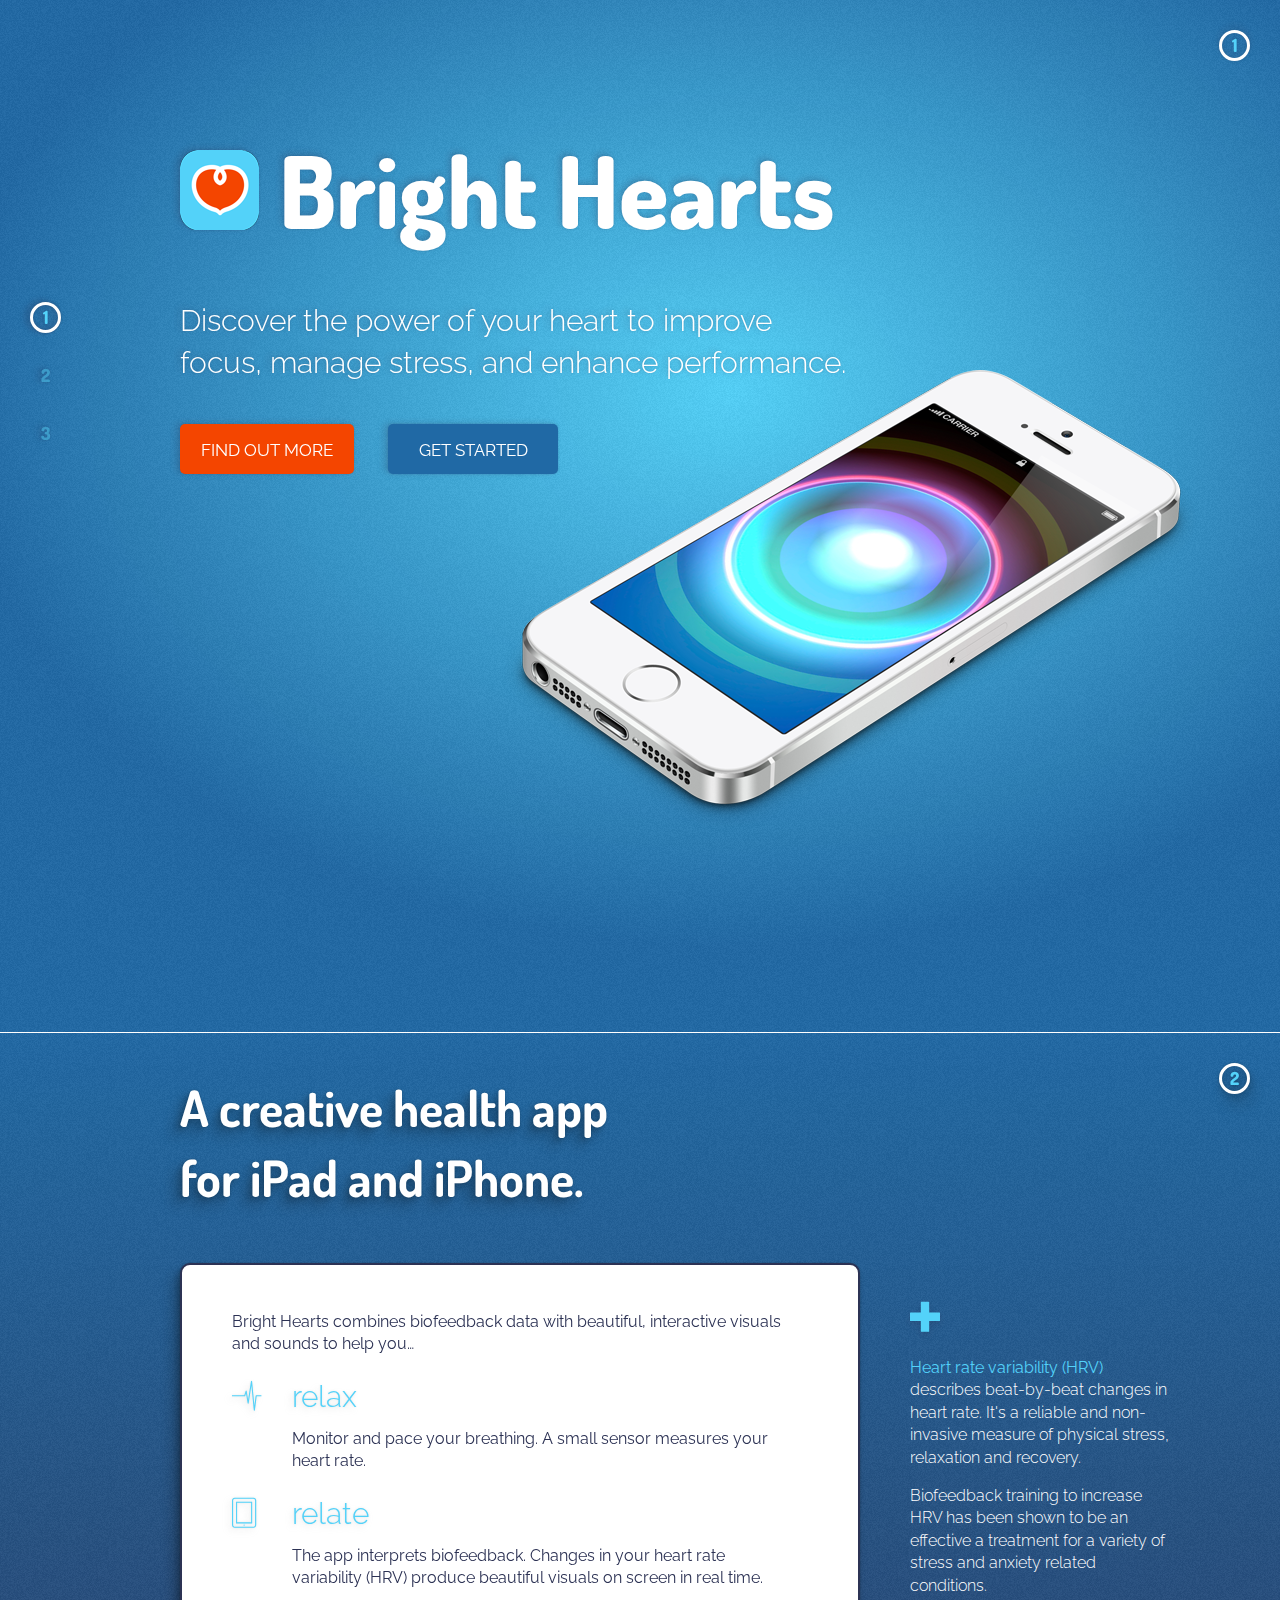
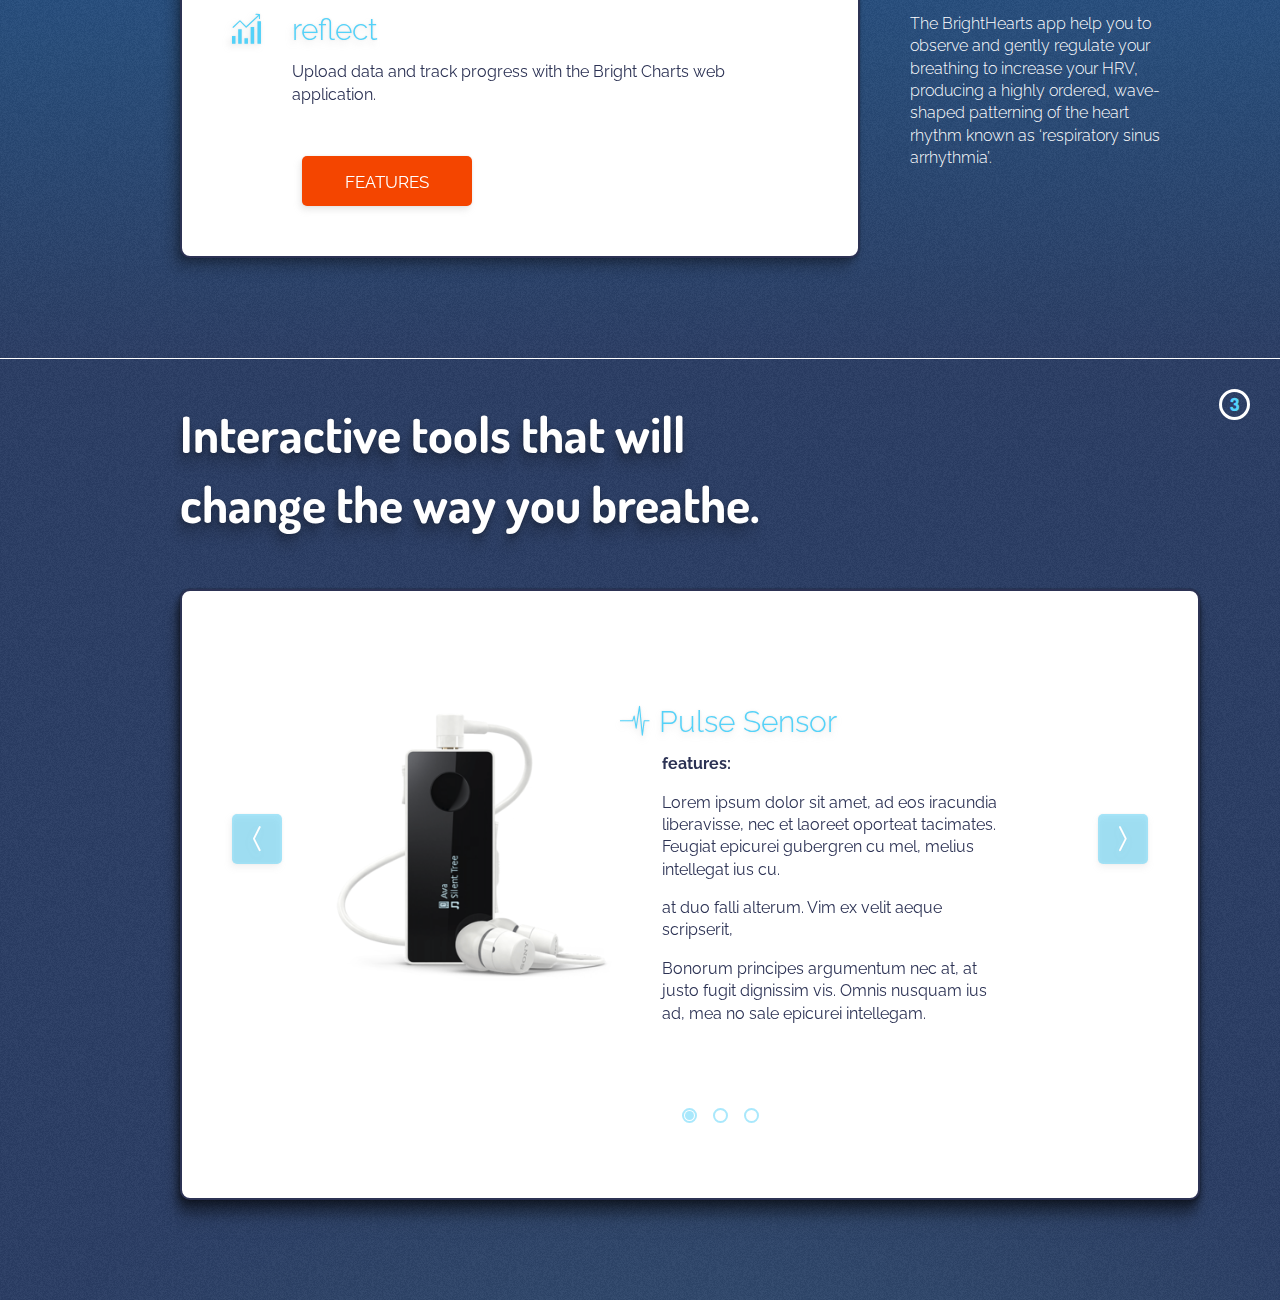
==== commit ffbcd679: "Shading, complete slider, css gradient background, js shadows, body font change, refactored some c" ====
--- a/version-1.0/index.html
+++ b/version-1.0/index.html
@@ -10,7 +10,7 @@
 			<link rel="stylesheet" href="css/reset.css">
 			<link rel="stylesheet" href="css/normalize.css">
 			<link rel="stylesheet" href="css/style.css">
-			<link href='http://fonts.googleapis.com/css?family=Dosis:200,300,800|Ubuntu:300,400' rel='stylesheet' type='text/css'>
+			<link href='http://fonts.googleapis.com/css?family=Dosis:700,800|Raleway:300,400,600' rel='stylesheet' type='text/css'>
 			<link rel="stylesheet" href="css/picto-foundry-arrows.css" />
 			<link rel="stylesheet" href="css/picto-foundry-general.css" />
 			<link rel="stylesheet" href="css/picto-foundry-medical-science.css" />
@@ -20,6 +20,7 @@
 			<script src="js/jquery.js"></script>
 			<script src="js/jquery.scrollTo.js"></script>
 			<script src="js/jquery.nav.js"></script>
+			<script src="js/realshadow.js"></script>
 			<script src="js/main.js"></script>
 	</head>
 
@@ -30,73 +31,157 @@
 
 		<ul id="nav">
 			<li class="current">
-				<a class="nav-item" href="#section-1"><i class="icon-medical-symbol-fill"></i><p class="nav-name">Home</p></a>
+				<a class="nav-item shadow" href="#section-1"><i class="shadow">1</i><p class="nav-name">Home</p></a>
 			</li>
 			<li>
-				<a class="nav-item" href="#section-2"><i class="icon-medical-symbol-fill"></i><p class="nav-name">About</p></a>
+				<a class="nav-item shadow" href="#section-2"><i class="shadow">2</i><p class="nav-name">About</p></a>
 			</li>
 			<li>
-				<a class="nav-item" href="#section-3"><i class="icon-medical-symbol-fill"></i><p class="nav-name">Features</p></a>
+				<a class="nav-item shadow" href="#section-3"><i class="shadow">3</i><p class="nav-name">Features</p></a>
 			</li>
 		</ul>
 
 
 
-		<div class="texture">
+		<div id="section-1" class="texture">
 
+			<p class="section-number shadow">1</p>
 
-			<div id="section-1" class="section full-width clearfix">
+			<div class="section full-width clearfix">
 				<div id="home-copy" class="two-third-width">
-					<img src="images/app-icon.png">
-					<h1>Bright Hearts</h1>
-					<h3>Discover the power of your heart to improve focus, manage stress, and enhance performance.</h3>
-					<a href="#section-2" class="button red">Find out more</a>
-					<a href="#section-6" class="button blue">Get started</a>
+					<img src="images/app-icon.png" class="shadow">
+					<h1 class="shadow">Bright Hearts</h1>
+					<h3 class="shadow">Discover the power of your heart to improve focus, manage stress, and enhance performance.</h3>
+					<a href="#section-2" class="button red shadow">Find out more</a>
+					<a href="#section-6" class="button blue shadow">Get started</a>
 				</div>
 				<div id="home-image" class="third-width">
 					<img src="images/white-iPhone-app.png">
 				</div>
 
 			</div>
-			<div id="section-2" class="white texture dark-blue-text">
-				<div class="section full-width clearfix">
-					<h2>A creative health app for iPad and iPhone.</h2>
+			<div>
+			<div id="section-2">
+				<div class="texture">
+					<a href="#section-2" class="section-number shadow-2">2</a>
+					<div class="section full-width clearfix">
+						<h2 class="shadow-2">A creative health app <br/>for iPad and iPhone.</h2>
 
 
-					<div id="about-text" class="half-width">
-						
-						<p>Bright Hearts combines biofeedback data with beautiful, interactive visuals and sounds to help you…</p>
-						<div id="about-list">
-							<p><i class="icon-heart-beat"></i><h4>relax</h4>Monitor and pace your breathing.  A small sensor measures your heart rate.</p>
-							<p><i class="icon-tablet"></i><h4>relate</h4>The app interprets biofeedback. Changes in your heart rate variability produce beautiful visuals on screen in real time.</p>
-							<p><i class="icon-graph-up-1"></i><h4>reflect</h4>Upload data and track progress with the Bright Charts web application.</p>
+						<div id="about-text" class="two-third-width white rounded dark-blue-text shadow-2">
+							
+							<p>Bright Hearts combines biofeedback data with beautiful, interactive visuals and sounds to help you…</p>
+							<div id="about-list">
+								<p><i class="icon-heart-beat shadow-3"></i><h3 class="light-blue-text shadow-3">relax</h3>Monitor and pace your breathing.  A small sensor measures your heart rate.</p>
+								<p><i class="icon-tablet shadow-3"></i><h3 class="light-blue-text shadow-3">relate</h3>The app interprets biofeedback. Changes in your heart rate variability (HRV) produce beautiful visuals on screen in real time.</p>
+								<p><i class="icon-graph-up-1 shadow-3"></i><h3 class="light-blue-text shadow-3">reflect</h3>Upload data and track progress with the Bright Charts web application.</p>
+							</div>
+							<a href="#section-3" class="button red shadow-3">Features</a>
 						</div>
-						<a href="#section-3" class="button red">Features</a>
+
+						<div id="fact-box" class="third-width white-text">
+
+							<h4><i class="icon-medical-symbol-fill shadow"></i></h4>
+							<p><a href="http://en.wikipedia.org/wiki/Heart_rate_variability" class="blue-text" target="_blank">Heart rate variability (HRV)</a> describes beat-by-beat changes in heart rate. It's a reliable and non-invasive measure of physical stress, relaxation and recovery.</p>
+
+							<p>Biofeedback training to increase HRV has been shown to be an effective a treatment for a variety of stress and anxiety related conditions.</p>
+
+							<p>The BrightHearts app help you to observe and gently regulate your breathing to increase your HRV, producing a highly ordered, wave-shaped patterning of the heart rhythm known as ‘respiratory sinus arrhythmia’.</p>
+						</div>
+
 					</div>
-
-					<div id="fact-box" class="third-width white dark-blue-border">
-
-						<h4><i class="icon-medical-symbol"></i>HRV and <br/>your health</h4>
-						<p><a href="http://en.wikipedia.org/wiki/Heart_rate_variability" class="blue-text" target="_blank">Heart rate variability (HRV)</a> describes beat-by-beat changes in heart rate. It's reliable and non-invasive measure of physical stress, relaxation and recovery.</p>
-
-						<p>Biofeedback training to increase HRV has been shown to be an effective a treatment for a variety of stress and anxiety related conditions.</p>
-
-						<p>The BrightHearts app help you to observe and gently regulate your breathing to increase your HRV, producing a highly ordered, wave-shaped patterning of the heart rhythm known as ‘respiratory sinus arrhythmia’.</p>
-					</div>
-
 				</div>
 			</div>
-			<div id="section-3" class="white texture dark-blue-text">
-			    <div id="features-text" class="section full-width clearfix">
-			    	<h2>Features</h2>
-
-				    
-				    </div>
+			<div id="section-3" >
+				<a href="#section-3" class="section-number">3</a>
+				<div class="texture">
+				    <div id="features-text" class="section full-width clearfix shadow-2">
+				    	<h2>Interactive tools that will<br/> change the way you breathe.</h2> 
 
 
-			    	
 
-			    </div>
+							<div id="slider" class="full-width white dark-blue-text shadow-2">
+
+								<div class="slider-wrap">
+									<div id="left" class="arrow pointer shadow-3"><i class="icon-chevron-left-thick"></i></div>
+									<div id="right" class="arrow pointer a-right shadow-3"> <i class="icon-chevron-right-thick"></i></div>
+									<ul class="group"></ul>
+									<div class="slider group">
+										<div class="slide">
+											<div class="pad-left third-width">
+
+
+												<img src="images/sony-device.png">
+												
+											</div>
+											<div class="half-width">
+
+
+												
+												<div id="slider-text">
+													<h3 class="light-blue-text shadow-3"><i class="icon-heart-beat"></i>Pulse Sensor</h3>
+													<strong>features:</strong>
+													<p>Lorem ipsum dolor sit amet, ad eos iracundia liberavisse, nec et laoreet oporteat tacimates. Feugiat epicurei gubergren cu mel,  melius intellegat ius cu. </p>
+													<p>at duo falli alterum. Vim ex velit aeque scripserit,</p>
+													<p>Bonorum principes argumentum nec at, at justo fugit dignissim vis. Omnis nusquam ius ad, mea no sale epicurei intellegam.</p>
+												</div>
+												
+												
+											</div>
+										</div>
+										<div class="slide">
+											<div class="third-width">
+												<img src="images/iPhone-5-standing.png">
+												
+											</div>
+											<div class="half-width">
+
+
+												
+												<div id="slider-text">
+													<h3 class="light-blue-text shadow-3"><i class="icon-tablet"></i> Bright Hearts App</h3>
+													<strong>features:</strong>
+													<p>Lorem ipsum dolor sit amet, ad eos iracundia liberavisse, nec et laoreet oporteat tacimates. Feugiat epicurei gubergren cu mel,  melius intellegat ius cu. </p>
+													<p>at duo falli alterum. Vim ex velit aeque scripserit,</p>
+													<p>Bonorum principes argumentum nec at, at justo fugit dignissim vis. Omnis nusquam ius ad, mea no sale epicurei intellegam.</p>
+												</div>
+												
+											</div>
+										</div>
+										<div class="slide">
+											<div class="third-width pad-left">
+												<img src="images/iMac-data-dashboard.png">
+												
+											</div>
+											<div class="half-width">
+
+
+												
+												<div id="slider-text">
+													<h3 class="light-blue-text shadow-3"><i class="icon-graph-up-1"></i>Bright Charts Web Application</h3>
+													<strong>features:</strong>
+													<p>Lorem ipsum dolor sit amet, ad eos iracundia liberavisse, nec et laoreet oporteat tacimates. </p>
+													<p>at duo falli alterum. Vim ex velit aeque scripserit,</p>
+													<p>Bonorum principes argumentum nec at.</p>
+													<a href="#section-4" class="button red shadow-3">a closer look</a>
+												</div>
+
+
+
+
+											</div>
+										</div>
+
+
+									</div>
+								</div>
+							</div>
+						
+
+				    	
+
+				    </div>
+				</div>
 			</div>
 
 		</div>
--- a/version-1.0/css/style.css
+++ b/version-1.0/css/style.css
@@ -22,19 +22,20 @@
 
 body {
   	line-height: 1.4;
-	font-family: 'Ubuntu', sans-serif;
-	font-weight: 300;
+	font-family: 'Raleway', sans-serif;
+	font-weight: 400;
 	color: #fff;
 	/* Safari 4-5, Chrome 1-9 */
-	background: -webkit-gradient(radial, 70% 40%, 0, 70% 40%, 100, from(#2069A5), to(#2C3254));
+	background: -webkit-gradient(radial, 70% 40%, 0, 70% 40%, 100, from(#53D2F9), to(#2069A5));
 	/* Safari 5.1+, Chrome 10+ */
-	background: -webkit-radial-gradient(65% 40%, closest-corner, #2069A5, #2C3254);
+	background: -webkit-radial-gradient(57% 14%, closest-corner, #53D2F9, #2069A5);
 	/* Firefox 3.6+ */
-	background: -moz-radial-gradient(70% 40%, closest-corner, #2069A5, #2C3254);
+	background: -moz-radial-gradient(70% 40%, closest-corner, #53D2F9, #2069A5);
 	/* IE 10 */
-	background: -ms-radial-gradient(70% 40%, closest-corner, #2069A5, #2C3254);
+	background: -ms-radial-gradient(70% 40%, closest-corner, #53D2F9, #2069A5);
 	margin: 0;
-	background-attachment: fixed;
+	font-size: 16px;
+/*	background-attachment: fixed;*/
 }
 
 
@@ -45,7 +46,7 @@
 
 
 p {
-/*	font-size: 16px;*/
+	font-weight: 400;
 }
 
 ul {
@@ -61,25 +62,40 @@
 	font-size: 100px;
 	font-weight: 800;
 	margin: 0;
+	margin-bottom: 40px;
 }
 
 h2 {
 	font-family: 'Dosis', sans-serif;
 	font-size: 50px;
+	font-weight: 700;
 	margin-top: 20px;
+	margin-bottom: 50px;
 }
 
 h3 {
-	font-size: 26px;
+	font-size: 30px;
+	margin: 10px 0;
+	font-weight: 300;
 }
 
 h4 {
 	font-size: 30px;
 	font-family: 'Dosis', sans-serif;
-	margin: 30px 0;
-}
-
-
+	margin: 20px 0;
+}
+
+h5 {
+	font-family: 'Dosis', sans-serif;
+	font-size: 30px;
+	font-weight: 800;
+	margin: 0;
+}
+
+i {
+	color: #53D2F9;
+	margin-right: 10px;
+}
 
 
 
@@ -153,10 +169,6 @@
 	float: left;
 }
 
-.section {
-	padding-left: 100px;
-}
-
 
 
 
@@ -223,7 +235,8 @@
 
 .dark-blue-border {
 	border: solid 3px #2C3254;
-	border-radius: 20px;
+	border-radius: 5px;
+/*	box-shadow: 0 0 20px #aaa;*/
 }
 
 
@@ -242,19 +255,29 @@
    clear: both;
 }
 
-
-
-
-
-
+.left {
+	float: left;
+}
+
+.right {
+	float: right;
+}
+
+.back {
+	z-index: -999;
+}
+
+.pad-left {
+	padding-left: 30px;
+}
 
 /*UI*/
 
 
 .texture {
 	background-image: url(../images/noisy-texture.png);
-	height: 100%;
-	width: 100%;
+/*	height: 100%;
+	width: 100%;*/
 }
 
 .button {
@@ -265,21 +288,31 @@
 	padding: 10px 20px;
 	margin: 30px 30px 0 0;
   	font-size: 17px;
+/*  	font-weight: 600;*/
   	color: #fff;
   	border-radius: 5px;
   	text-transform: uppercase;
   	text-align: center;
   	line-height: 30px;
-}
-
-.border {
-	border: solid 3px #fff;
-	border-radius: 20px;
+  	border: solid 1px rgba(0,0,0,0)
+}
+
+.button:hover {
+	opacity: 0.8;
+}
+
+.pointer {
+	cursor: pointer;
 }
 
 .section {
-	padding-top: 80px;
+	padding-top: 20px;
 	padding-bottom: 100px;
+	padding-left: 100px;
+}
+
+.rounded {
+	border-radius: 10px;
 }
 
 
@@ -288,7 +321,7 @@
 /*INTERACTION*/
 
 
-a:hover , input[type="submit"]:hover, .nav-item:hover .nav-name, #nav .current i {
+.nav-item:hover .nav-name, #nav .current i {
 	-webkit-transition: box-shadow 0.4s ease-in-out, border 0.4 ease-in-out, background-color 0.4 ease-in-out, color 0.4 ease-in-out;
 	-moz-transition: box-shadow 0.4s ease-in-out, border 0.4s ease-in-out, background-color 0.4s ease-in-out, color 0.4s ease-in-out;
     -ms-transition: box-shadow 0.4s ease-in-out, border 0.4s ease-in-out, background-color 0.4s ease-in-out, color 0.4s ease-in-out;
@@ -327,30 +360,35 @@
 	display: inline-block;
 	color: rgba(0,0,0,0);
 	text-transform: uppercase;
-	font-size: 16px;
-	font-family: 'Dosis';
-}
+	font-size: 17px;
+/*	font-family: 'Dosis';*/
+}
+
+
 
 .nav-item:hover .nav-name {
-	color: rgba(83,210,249,0.5);
+	color: rgba(83,210,249,1);
 }
 
 #nav i {
 	border: solid 3px rgba(0,0,0,0);
-	margin-right: 20px;
-	width: 29px;
-	height: 29px;
+	margin-right: 6px;
+	width: 31px;
+	height: 31px;
 	display: inline-block;
-	font-size: 12px;
+	font-size: 18px;
+	font-family: 'Dosis', sans-serif;
+	font-weight: 800;
 	text-align: center;
 	padding-top: 4px;
 	border-radius: 50%;
 	color: rgba(83,210,249,0.5);
+	line-height: 0.9;
 }
 
 #nav .current i {
-	color: rgba(244,69,0,0.5);
-	border: solid 3px rgba(83,210,249,0.5);
+	color: #53D2F9;
+	border: solid 3px rgba(255,255,255,1);
 }
 
 
@@ -359,17 +397,22 @@
 /*HOME*/
 
 #section-1 {
-	padding-bottom: 150px;
+	margin-bottom: -100px;
+}
+
+#home-copy {
+	padding-top: 100px;
 }
 
 #home-copy img {
 	float: left;
-	margin: 30px 30px 0 0;
+	margin: 30px 20px 0 0;
 }
 
 #home-image img {
 	float: right;
-	padding-top: 200px;
+	padding-top: 350px;
+	margin-bottom: 100px;
 }
 
 
@@ -378,19 +421,58 @@
 /*ABOUT*/
 
 #section-2 {
-	border-top: solid 5px #53D2F9;
-}
+  /* Safari 4-5, Chrome 1-9 */
+  background: -webkit-gradient(linear, 0% 0%, 0% 100%, from(rgba(40,50,84,1)), to(#000));
+
+  /* Safari 5.1, Chrome 10+ */
+  background: -webkit-linear-gradient(top, #2069A5, rgba(44,50,84,0.8));
+
+  /* Firefox 3.6+ */
+  background: -moz-linear-gradient(top, #2F2727, #1a82f7); 
+
+  /* IE 10 */
+  background: -ms-linear-gradient(top, #2F2727, #1a82f7);
+
+  	border-top: solid 1px #fff;
+}
+
+#section-2 h2 {
+/*	border-top: solid 1px #fff;*/
+/*	padding-top: 0px;
+	margin-top: -30px;
+	margin-left: -5px;
+	padding-left: 50px;*/
+}
+
+.section-number {
+	text-align: center;
+	margin-right: 30px;
+	font-family: 'Dosis', sans-serif;
+	font-weight: 800;
+	border-radius: 50%;
+	border: solid 3px #fff;
+	width: 31px;
+	height: 31px;
+	float: right;
+	font-size: 18px;
+	line-height: 1.4;
+	color: #53D2F9;
+	margin-top: 30px;
+}
+
 
 #about-text {
 	float: left;
+	padding: 30px 50px 50px 50px;
+	border: solid 2px #2C3254;
 }
 
 #about-text p {
-	margin-bottom: 40px;
+	margin-bottom: 20px;
 }
 
 #about-text i {
-	margin-right: 40px;
+	margin-right: 30px;
 	display: inline-block;
 	float: left;
 	color: #53D2F9;
@@ -399,43 +481,191 @@
 	width: 30px;
 }
 
-#about-text h4 {
-	margin-bottom: 10px;
-	margin-top: 10px;
-}
-
 #about-list {
-	width: 400px;
+	width: 560px;
+}
+
+#about-text .button {
+	margin-left: 70px;
 }
 
 #fact-box {
-	padding: 0 30px 10px;
+	padding: 0 30px 10px 50px;
 	float: right;
+	margin-top: 12px;
+	border-radius: 10px;
 }
 
 #fact-box i {
 	margin-right: 35px;
-	font-size: 70px;
+	font-size: 30px;
 	display: block;
-	float: left;
+/*	float: left;*/
 	color: #53D2F9;
 }
 
 #fact-box a {
-	color: #2069A5;
+	color: #53D2F9;
 	font-weight: 400;
 }
 
-#fact-box a:hover {
-	color: #53D2F9;
+#fact-box p {
+	font-weight: 300;
 }
 
 
 /*FEATURES*/
 
-#features-text {
-	border-top: solid 3px #2C3254;
-}
+
+#section-3 {
+
+	  /* Safari 5.1, Chrome 10+ */
+  background-color: rgba(44,50,84,0.8);
+  border-top: solid 1px #fff;
+
+}
+
+
+
+
+
+
+/* Slider ----------- */
+
+
+#slider {
+	width: 1020px;
+	padding: 0 0 30px;
+	border-radius: 10px;
+	border: solid 2px #2C3254;
+/*	box-shadow: 0 0 40px #222;*/
+}
+
+#slider h2 {
+	margin: 40px 0 50px 50px;
+}
+
+
+
+.slider-wrap {
+	position: relative;
+	width: 100%;
+	overflow: hidden;
+}
+.slider-wrap img {
+
+	margin-bottom: 170px;
+	margin-left: 50px;
+	max-width: 300px;
+}
+.slider {
+	width: 9999em;
+	position: relative;
+	left: 0;
+}
+.slide {
+	position: relative;
+	float: left;
+	padding-left: 60px; 
+	padding-top: 100px;
+}
+
+#slider-text {
+	padding-right: 80px;
+	padding-left: 80px;
+}
+
+#slider-text i {
+	font-size: 30px;
+	width: 30px;
+	margin-left: -42px;
+	text-align: center;
+}
+
+.slider-wrap .arrow {
+	position: absolute;
+	top: 30%;
+	z-index: 3;
+	background-color: rgba(83,210,249,0.5); 
+	border-radius: 5px;
+	margin: 50px;
+	padding: 8px;
+	display: none;
+	width: 50px;
+	height: 50px;
+	text-align: center;
+}
+
+#left {
+	display: block;
+}
+
+#right {
+	display: block;
+}
+
+
+.arrow i {
+	font-size: 25px;
+	margin: 0;
+	color: #fff;
+}
+
+
+.arrow:hover {
+	background-color: rgba(83,210,249,1);
+	-webkit-transition: all .3s ease;
+}
+
+.arrow:hover i {
+
+/*	-webkit-transition: all .3s ease;*/
+}
+.a-right {
+	right: 0;
+}
+.slider-wrap > ul {
+	position: absolute;
+	z-index: 9999;
+	bottom: 5%;
+	left: 50%;
+
+}
+.slider-wrap > ul li {
+	float: left;
+	width: 15px;
+	height: 15px;
+	padding: 1px;
+	margin: 0 .5em;
+	border: 2px solid rgba(83,210,249,0.5);
+	border-radius: 50px;
+	cursor: pointer;
+	-webkit-transition: all .3s ease;
+}
+.slider-wrap > ul li:hover {
+	-webkit-transition: all .3s ease;
+	border-color: rgba(83,210,249,1);
+}
+.circle {
+	display: block;
+	width: 100%;
+	height: 100%;
+	background: rgba(83,210,249,0.5);
+	border-radius: 50px;
+	-webkit-transition: all .3s ease;
+}
+.circle:hover {
+	-webkit-transition: all .3s ease;
+	background: rgba(83,210,249,1);
+}
+
+
+
+
+
+
+
+
 
 
 
